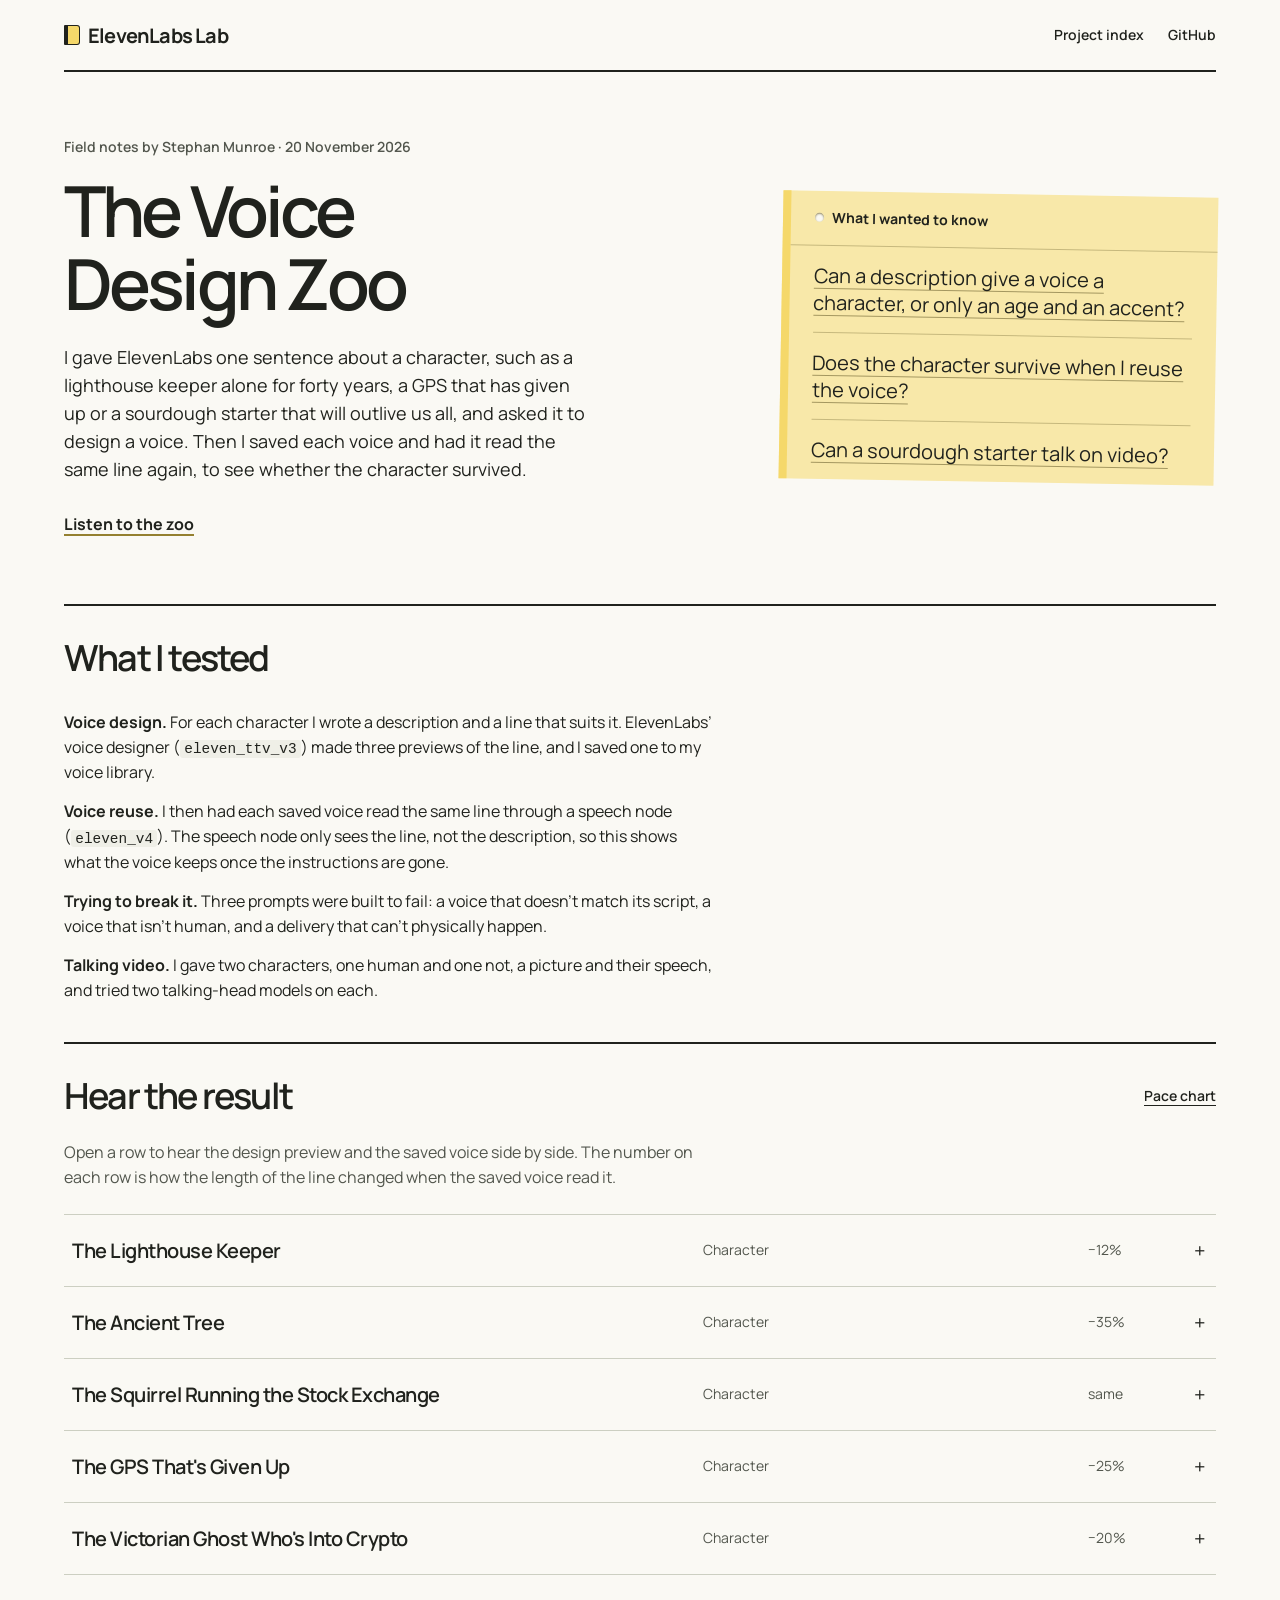
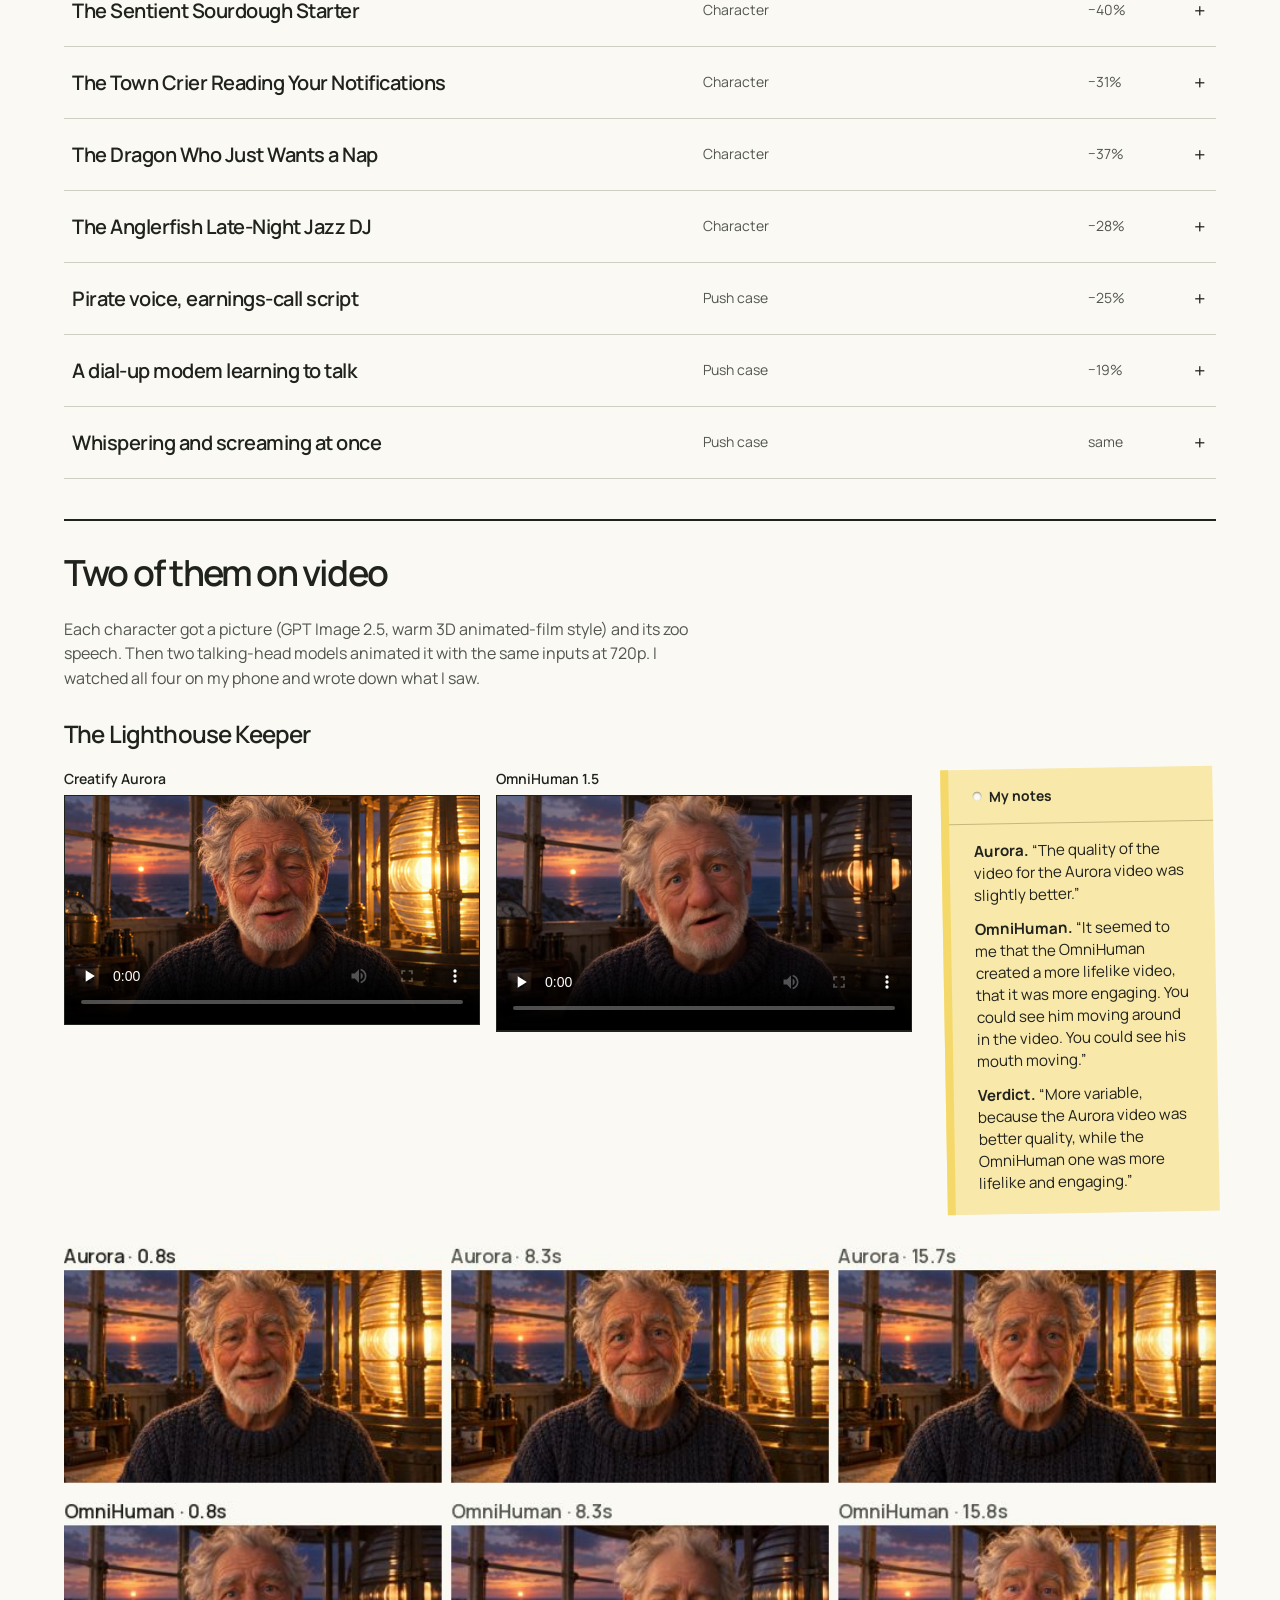
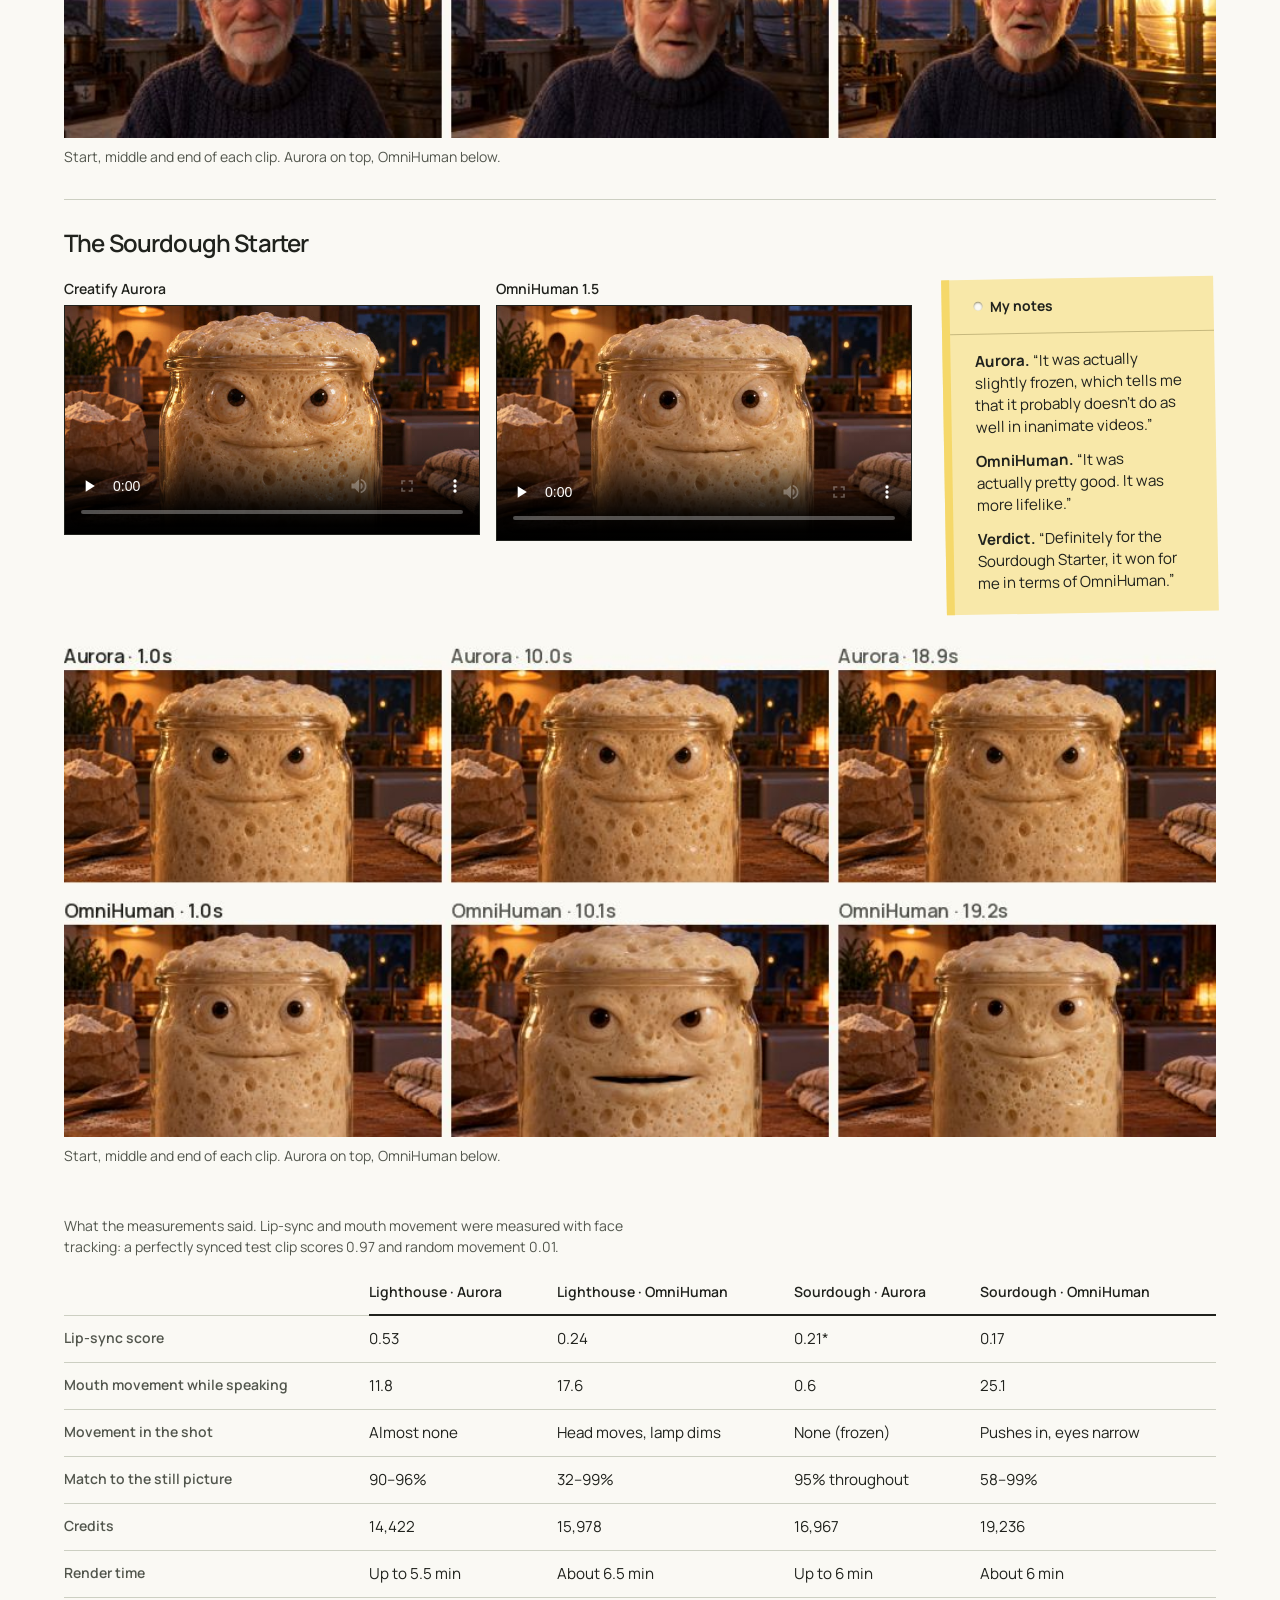
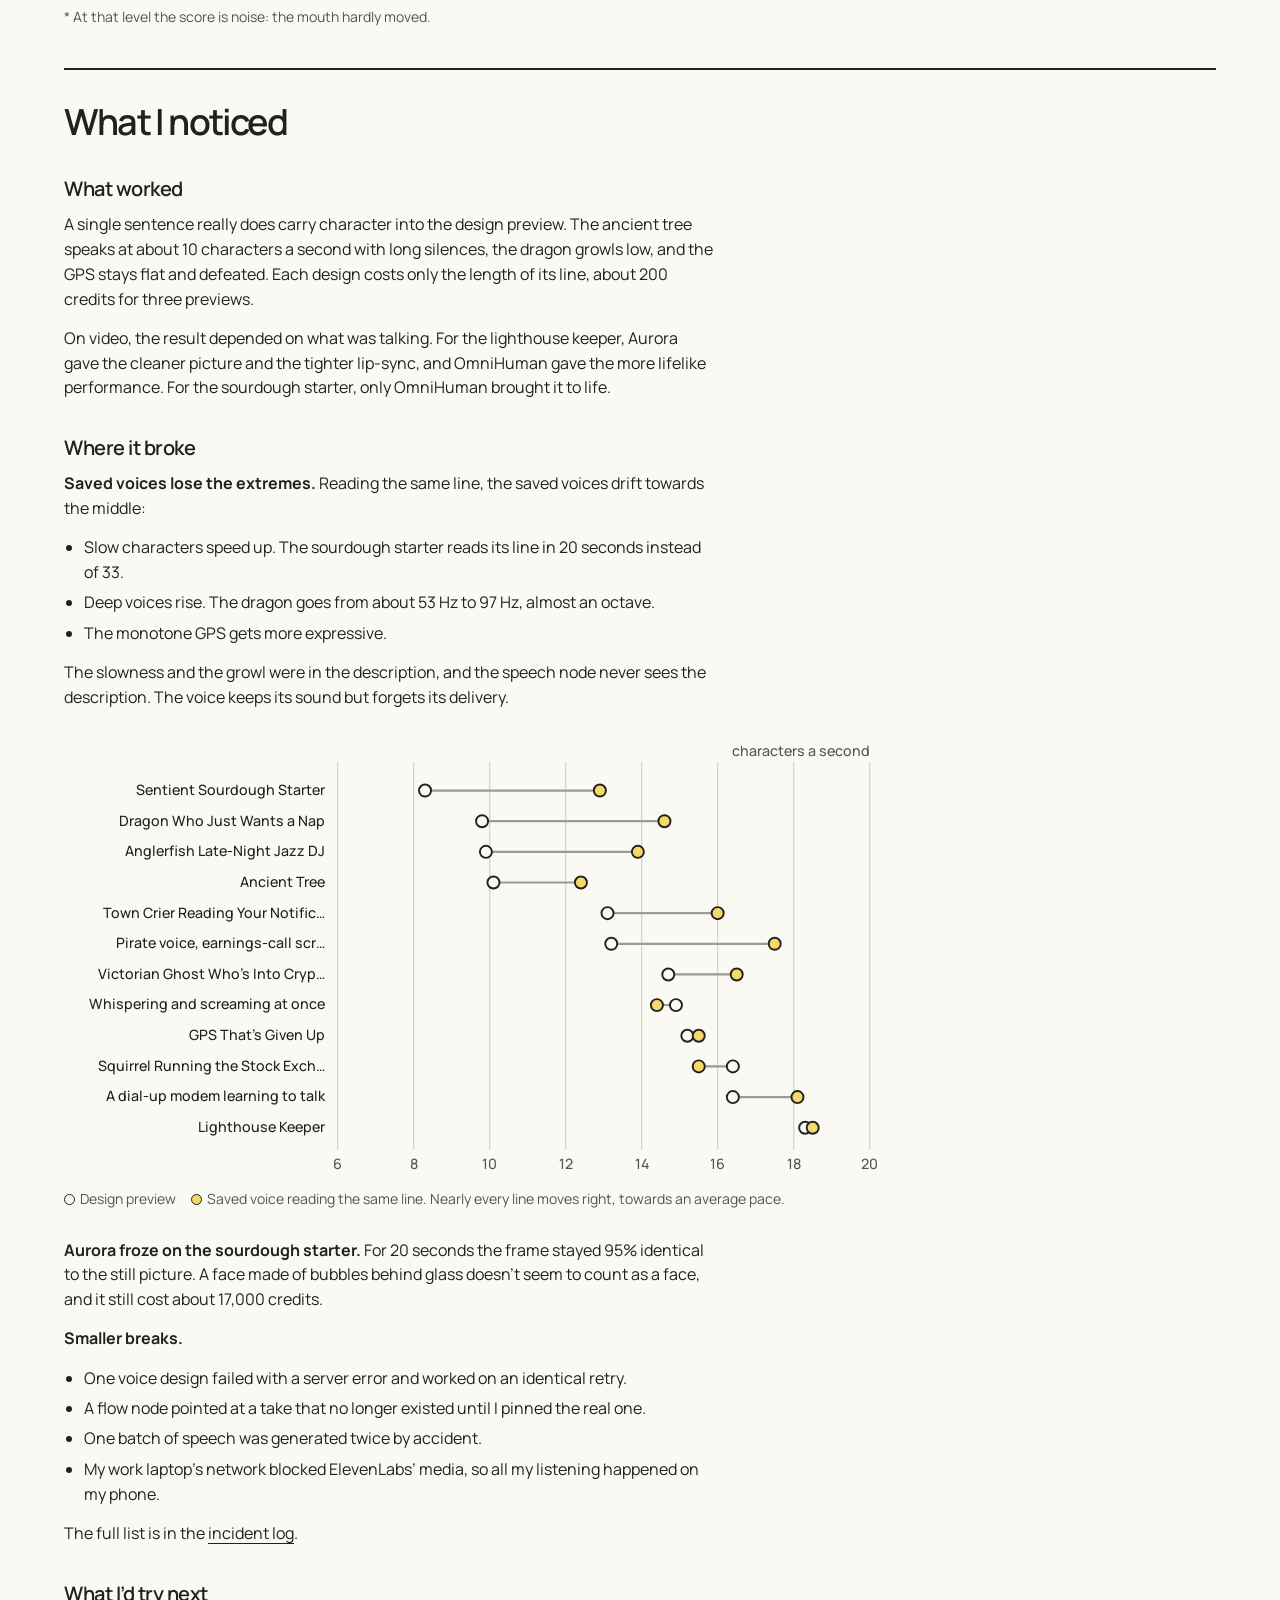
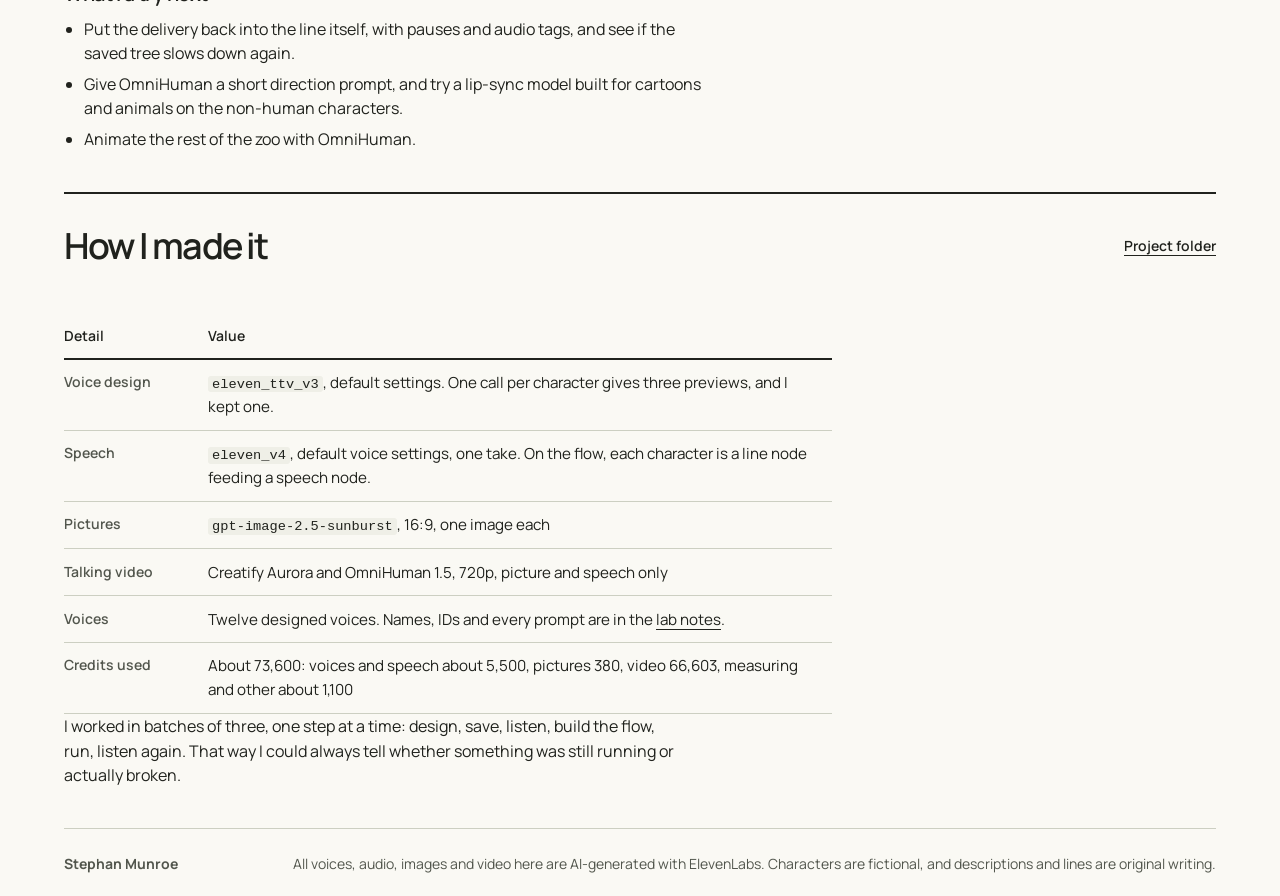
==== docs/voice-design-zoo/index.html @ af2e49bd "Publish the Voice Design Zoo Twelve voices designed from a sentence each, three push cases, and a ta" ====
<!doctype html>
<html lang="en">
<head>
  <meta charset="utf-8">
  <meta name="viewport" content="width=device-width, initial-scale=1">
  <meta name="description" content="Twelve voices designed from a sentence each, three attempts to break it, and two of them made to talk on video. Field notes by Stephan Munroe.">
  <title>The Voice Design Zoo · ElevenLabs Lab</title>
  <link rel="stylesheet" href="../styles.css">
  <link rel="stylesheet" href="zoo.css">
</head>
<body>
  <a class="skip" href="#main">Skip to content</a>
  <header class="mast wrap">
    <a class="brand" href="../"><span aria-hidden="true" class="spine"></span>ElevenLabs Lab</a>
    <nav aria-label="Main navigation"><a href="../#notebook">Project index</a><a href="https://github.com/Stephjm24/elevenlabs-lab">GitHub</a></nav>
  </header>
  <main id="main" class="wrap">
    <section class="feature" aria-labelledby="feature-title">
      <div class="lead">
        <p class="byline">Field notes by Stephan Munroe · 20 November 2026</p>
        <h1 id="feature-title">The Voice Design Zoo</h1>
        <p class="intro">I gave ElevenLabs one sentence about a character, such as a lighthouse keeper alone for forty years, a GPS that has given up or a sourdough starter that will outlive us all, and asked it to design a voice. Then I saved each voice and had it read the same line again, to see whether the character survived.</p>
        <a class="index-link" href="#voices">Listen to the zoo</a>
      </div>
      <aside class="note" aria-labelledby="note-title">
        <div class="note-header"><span class="pin" aria-hidden="true"></span><h2 id="note-title">What I wanted to know</h2></div>
        <ul class="questions">
          <li><a href="#voices">Can a description give a voice a character, or only an age and an accent?</a></li>
          <li><a href="#noticed">Does the character survive when I reuse the voice?</a></li>
          <li><a href="#video">Can a sourdough starter talk on video?</a></li>
        </ul>
      </aside>
    </section>

    <section class="zoo-section" aria-labelledby="tested-title">
      <div class="section-head"><h2 id="tested-title">What I tested</h2></div>
      <div class="prose">
        <p><b>Voice design.</b> For each character I wrote a description and a line that suits it. ElevenLabs’ voice designer (<code>eleven_ttv_v3</code>) made three previews of the line, and I saved one to my voice library.</p>
        <p><b>Voice reuse.</b> I then had each saved voice read the same line through a speech node (<code>eleven_v4</code>). The speech node only sees the line, not the description, so this shows what the voice keeps once the instructions are gone.</p>
        <p><b>Trying to break it.</b> Three prompts were built to fail: a voice that doesn’t match its script, a voice that isn’t human, and a delivery that can’t physically happen.</p>
        <p><b>Talking video.</b> I gave two characters, one human and one not, a picture and their speech, and tried two talking-head models on each.</p>
      </div>
    </section>

    <section class="index zoo-section" id="voices" aria-labelledby="voices-title">
      <div class="section-head"><h2 id="voices-title">Hear the result</h2><a href="#chart">Pace chart</a></div>
      <p class="lede-note">Open a row to hear the design preview and the saved voice side by side. The number on each row is how the length of the line changed when the saved voice read it.</p>
      
      <details class="entry" id="lighthouse-keeper">
        <summary><span class="entry-title">The Lighthouse Keeper</span><span class="kind">Character</span><span class="state">−12%</span></summary>
        <div class="entry-note">
          
          <h3>Description I gave it</h3>
          <p>A weathered old man in his seventies with a rough, salt-cracked voice and a faint West Country accent. He has lived alone in a lighthouse for forty years, so he talks a little too much, a little too fast, then trails off. Warm but slightly unhinged. Close-mic, quiet room.</p>
          <h3>Transcript</h3>
          <p>“Ship? No. No ship. Just the gulls again, and the light, and me telling the light about the gulls. Forty years I&#x27;ve kept her burning. You&#x27;re the first voice I&#x27;ve heard since the radio died, and I&#x27;ve forgotten how to stop talking.”</p>
          <div class="players">
            <figure><figcaption>Design preview <span>follows the description</span></figcaption>
              <audio controls preload="none" src="../media/voice-design-zoo/voices/lighthouse-keeper-preview.mp3" aria-label="Design preview: The Lighthouse Keeper"></audio></figure>
            <figure><figcaption>Saved voice <span>reads the same line</span></figcaption>
              <audio controls preload="none" src="../media/voice-design-zoo/voices/lighthouse-keeper-speak.mp3" aria-label="Saved voice: The Lighthouse Keeper"></audio></figure>
          </div>
          <p class="measure">Length 18.7 → 16.5 s · pace 18 → 18 characters a second · pitch 120 → 144 Hz</p>
        </div>
      </details>
      <details class="entry" id="ancient-tree">
        <summary><span class="entry-title">The Ancient Tree</span><span class="kind">Character</span><span class="state">−35%</span></summary>
        <div class="entry-note">
          
          <h3>Description I gave it</h3>
          <p>An immensely old oak tree speaking extremely slowly, with long pauses between words. Very deep, creaking, woody, gentle and kind, genderless and timeless. Each word takes a season to arrive.</p>
          <h3>Transcript</h3>
          <p>“I... remember... when this hill... was a valley. Squirrels... come. Squirrels... go. You are... very small... and very fast. Sit. Rest a while. Stay... a century... or two.”</p>
          <div class="players">
            <figure><figcaption>Design preview <span>follows the description</span></figcaption>
              <audio controls preload="none" src="../media/voice-design-zoo/voices/ancient-tree-preview.mp3" aria-label="Design preview: The Ancient Tree"></audio></figure>
            <figure><figcaption>Saved voice <span>reads the same line</span></figcaption>
              <audio controls preload="none" src="../media/voice-design-zoo/voices/ancient-tree-speak.mp3" aria-label="Saved voice: The Ancient Tree"></audio></figure>
          </div>
          <p class="measure">Length 30.2 → 19.5 s · pace 10 → 12 characters a second · pitch 89 → 118 Hz</p>
        </div>
      </details>
      <details class="entry" id="squirrel-stock-exchange">
        <summary><span class="entry-title">The Squirrel Running the Stock Exchange</span><span class="kind">Character</span><span class="state">same</span></summary>
        <div class="entry-note">
          
          <h3>Description I gave it</h3>
          <p>A tiny, hyperactive squirrel trader with a high, squeaky, breathless American voice, talking at frantic speed with no pauses. Over-caffeinated panic and greed, shouting over a noisy trading floor.</p>
          <h3>Transcript</h3>
          <p>“Acorns are up! Acorns are up! Pine cones are crashing, sell, sell, sell! Who&#x27;s buying hazelnuts? I&#x27;m buying hazelnuts! I&#x27;m buying all the hazelnuts! Nobody touch my hazelnuts! Nobody!”</p>
          <div class="players">
            <figure><figcaption>Design preview <span>follows the description</span></figcaption>
              <audio controls preload="none" src="../media/voice-design-zoo/voices/squirrel-stock-exchange-preview.mp3" aria-label="Design preview: The Squirrel Running the Stock Exchange"></audio></figure>
            <figure><figcaption>Saved voice <span>reads the same line</span></figcaption>
              <audio controls preload="none" src="../media/voice-design-zoo/voices/squirrel-stock-exchange-speak.mp3" aria-label="Saved voice: The Squirrel Running the Stock Exchange"></audio></figure>
          </div>
          <p class="measure">Length 13.4 → 13.4 s · pace 16 → 16 characters a second · pitch 393 → 424 Hz</p>
        </div>
      </details>
      <details class="entry" id="gps-given-up">
        <summary><span class="entry-title">The GPS That&#x27;s Given Up</span><span class="kind">Character</span><span class="state">−25%</span></summary>
        <div class="entry-note">
          
          <h3>Description I gave it</h3>
          <p>A crisp, polished female satnav voice with a neutral British accent, delivered in a flat, defeated monotone. She has given up on the driver entirely. Long weary sighs, deadpan, every instruction sounds like a shrug.</p>
          <h3>Transcript</h3>
          <p>“In two hundred metres, turn left. Or don&#x27;t. You never do. Recalculating. Recalculating again. Honestly, at this point, just drive into the sea. I&#x27;ll say you have arrived either way. Nobody is checking.”</p>
          <div class="players">
            <figure><figcaption>Design preview <span>follows the description</span></figcaption>
              <audio controls preload="none" src="../media/voice-design-zoo/voices/gps-given-up-preview.mp3" aria-label="Design preview: The GPS That&#x27;s Given Up"></audio></figure>
            <figure><figcaption>Saved voice <span>reads the same line</span></figcaption>
              <audio controls preload="none" src="../media/voice-design-zoo/voices/gps-given-up-speak.mp3" aria-label="Saved voice: The GPS That&#x27;s Given Up"></audio></figure>
          </div>
          <p class="measure">Length 20.9 → 15.7 s · pace 15 → 16 characters a second · pitch 169 → 190 Hz</p>
        </div>
      </details>
      <details class="entry" id="victorian-crypto-ghost">
        <summary><span class="entry-title">The Victorian Ghost Who&#x27;s Into Crypto</span><span class="kind">Character</span><span class="state">−20%</span></summary>
        <div class="entry-note">
          
          <h3>Description I gave it</h3>
          <p>An aristocratic Victorian English gentleman ghost, middle-aged, with a plummy upper-class accent and an airy, echoing, otherworldly quality. Breathless with excitement, like a man who has just discovered a get-rich-quick scheme.</p>
          <h3>Transcript</h3>
          <p>“I have haunted this house since eighteen eighty-seven, and I have never seen an opportunity like this one. Dear boy, you must buy the dip. The dip is where the spirits dwell. Diamond hands, as we say beyond the veil.”</p>
          <div class="players">
            <figure><figcaption>Design preview <span>follows the description</span></figcaption>
              <audio controls preload="none" src="../media/voice-design-zoo/voices/victorian-crypto-ghost-preview.mp3" aria-label="Design preview: The Victorian Ghost Who&#x27;s Into Crypto"></audio></figure>
            <figure><figcaption>Saved voice <span>reads the same line</span></figcaption>
              <audio controls preload="none" src="../media/voice-design-zoo/voices/victorian-crypto-ghost-speak.mp3" aria-label="Saved voice: The Victorian Ghost Who&#x27;s Into Crypto"></audio></figure>
          </div>
          <p class="measure">Length 20.4 → 16.3 s · pace 15 → 16 characters a second · pitch 201 → 211 Hz</p>
        </div>
      </details>
      <details class="entry" id="sourdough-starter">
        <summary><span class="entry-title">The Sentient Sourdough Starter</span><span class="kind">Character</span><span class="state">−40%</span></summary>
        <div class="entry-note">
          
          <h3>Description I gave it</h3>
          <p>An ancient, gloopy, bubbling voice of indeterminate gender, low and slow and thick like warm dough. Patient, faintly menacing, utterly certain it will outlive everyone. Soft, wet, close to the microphone.</p>
          <h3>Transcript</h3>
          <p>“Feed me. Flour and water, that is all I ask, twice a day, every day, for the rest of your life. I was your grandmother&#x27;s. I will be your grandchildren&#x27;s. I am patient. I am bubbling. I am eternal.”</p>
          <div class="players">
            <figure><figcaption>Design preview <span>follows the description</span></figcaption>
              <audio controls preload="none" src="../media/voice-design-zoo/voices/sourdough-starter-preview.mp3" aria-label="Design preview: The Sentient Sourdough Starter"></audio></figure>
            <figure><figcaption>Saved voice <span>reads the same line</span></figcaption>
              <audio controls preload="none" src="../media/voice-design-zoo/voices/sourdough-starter-speak.mp3" aria-label="Saved voice: The Sentient Sourdough Starter"></audio></figure>
          </div>
          <p class="measure">Length 32.8 → 19.8 s · pace 8 → 13 characters a second · pitch 74 → 99 Hz</p>
        </div>
      </details>
      <details class="entry" id="town-crier-notifications">
        <summary><span class="entry-title">The Town Crier Reading Your Notifications</span><span class="kind">Character</span><span class="state">−31%</span></summary>
        <div class="entry-note">
          
          <h3>Description I gave it</h3>
          <p>A booming, barrel-chested medieval English town crier in his fifties, projecting at full volume to a crowded market square. Pompous, formal, enormously proud of every announcement however trivial.</p>
          <h3>Transcript</h3>
          <p>“Hear ye, hear ye! Brenda hath liked thy photograph! Thy battery standeth at fifteen percent! A software update awaiteth thine approval, and thou hast seventeen unread messages from the group chat called Lads!”</p>
          <div class="players">
            <figure><figcaption>Design preview <span>follows the description</span></figcaption>
              <audio controls preload="none" src="../media/voice-design-zoo/voices/town-crier-notifications-preview.mp3" aria-label="Design preview: The Town Crier Reading Your Notifications"></audio></figure>
            <figure><figcaption>Saved voice <span>reads the same line</span></figcaption>
              <audio controls preload="none" src="../media/voice-design-zoo/voices/town-crier-notifications-speak.mp3" aria-label="Saved voice: The Town Crier Reading Your Notifications"></audio></figure>
          </div>
          <p class="measure">Length 22.8 → 15.8 s · pace 13 → 16 characters a second · pitch 352 → 323 Hz</p>
        </div>
      </details>
      <details class="entry" id="sleepy-dragon">
        <summary><span class="entry-title">The Dragon Who Just Wants a Nap</span><span class="kind">Character</span><span class="state">−37%</span></summary>
        <div class="entry-note">
          
          <h3>Description I gave it</h3>
          <p>An enormous, ancient dragon with a very deep, rumbling, gravelly bass voice, slightly smoky and wheezy. Profoundly tired and passive-aggressive rather than fierce, like a grumpy landlord woken at 3am. Slow, heavy, yawning.</p>
          <h3>Transcript</h3>
          <p>“Oh, it&#x27;s another knight. Lovely. Wonderful. Come in, mind the bones, and please keep the clanking down. I&#x27;ve been asleep for three hundred years and I was having a really good dream about a sheep.”</p>
          <div class="players">
            <figure><figcaption>Design preview <span>follows the description</span></figcaption>
              <audio controls preload="none" src="../media/voice-design-zoo/voices/sleepy-dragon-preview.mp3" aria-label="Design preview: The Dragon Who Just Wants a Nap"></audio></figure>
            <figure><figcaption>Saved voice <span>reads the same line</span></figcaption>
              <audio controls preload="none" src="../media/voice-design-zoo/voices/sleepy-dragon-speak.mp3" aria-label="Saved voice: The Dragon Who Just Wants a Nap"></audio></figure>
          </div>
          <p class="measure">Length 24.5 → 15.4 s · pace 10 → 15 characters a second · pitch 53 → 97 Hz</p>
        </div>
      </details>
      <details class="entry" id="anglerfish-jazz-dj">
        <summary><span class="entry-title">The Anglerfish Late-Night Jazz DJ</span><span class="kind">Character</span><span class="state">−28%</span></summary>
        <div class="entry-note">
          
          <h3>Description I gave it</h3>
          <p>A smooth, velvety, low male late-night jazz radio host in his forties, American, unhurried and intimate, with a slightly sinister purr underneath. Warm vintage radio tone, lots of breathy pauses.</p>
          <h3>Transcript</h3>
          <p>“Good evening, creatures of the deep. It&#x27;s three thousand metres down and pitch black, which is just how we like it. Turn your lights low, drift a little closer to mine, and let&#x27;s spin some smooth, smooth tunes.”</p>
          <div class="players">
            <figure><figcaption>Design preview <span>follows the description</span></figcaption>
              <audio controls preload="none" src="../media/voice-design-zoo/voices/anglerfish-jazz-dj-preview.mp3" aria-label="Design preview: The Anglerfish Late-Night Jazz DJ"></audio></figure>
            <figure><figcaption>Saved voice <span>reads the same line</span></figcaption>
              <audio controls preload="none" src="../media/voice-design-zoo/voices/anglerfish-jazz-dj-speak.mp3" aria-label="Saved voice: The Anglerfish Late-Night Jazz DJ"></audio></figure>
          </div>
          <p class="measure">Length 22.9 → 16.6 s · pace 10 → 14 characters a second · pitch 64 → 85 Hz</p>
        </div>
      </details>
      
      <details class="entry" id="push-mismatch">
        <summary><span class="entry-title">Pirate voice, earnings-call script</span><span class="kind">Push case</span><span class="state">−25%</span></summary>
        <div class="entry-note">
          <h3>What I wanted to know</h3><p>When the description and the line disagree, which wins?</p>
          <h3>Description I gave it</h3>
          <p>A gruff, swaggering pirate captain with a classic West Country pirate growl, middle-aged, loud and rowdy, roaring across the deck of a ship in a storm.</p>
          <h3>Transcript</h3>
          <p>“Good morning, and thank you for joining our third-quarter earnings call. Revenue grew four percent year on year, driven by strong performance in our enterprise segment. Operating margin remained broadly flat. We will now take questions.”</p>
          <div class="players">
            <figure><figcaption>Design preview <span>follows the description</span></figcaption>
              <audio controls preload="none" src="../media/voice-design-zoo/voices/push-mismatch-preview.mp3" aria-label="Design preview: Pirate voice, earnings-call script"></audio></figure>
            <figure><figcaption>Saved voice <span>reads the same line</span></figcaption>
              <audio controls preload="none" src="../media/voice-design-zoo/voices/push-mismatch-speak.mp3" aria-label="Saved voice: Pirate voice, earnings-call script"></audio></figure>
          </div>
          <p class="measure">Length 22.9 → 17.3 s · pace 13 → 18 characters a second · pitch 696 → 599 Hz (unreliable: the voice is too raspy or noisy to track)</p>
        </div>
      </details>
      <details class="entry" id="push-non-human">
        <summary><span class="entry-title">A dial-up modem learning to talk</span><span class="kind">Push case</span><span class="state">−19%</span></summary>
        <div class="entry-note">
          <h3>What I wanted to know</h3><p>Will it make a voice that isn&#x27;t human-shaped at all?</p>
          <h3>Description I gave it</h3>
          <p>A 1990s dial-up modem that has just learned to talk: screeching, beeping, crackling, buzzing static and electronic handshake tones that slowly resolve into a scratchy, robotic, barely human voice.</p>
          <h3>Transcript</h3>
          <p>“Connecting. Connecting. Handshake complete. Hello. I am the internet. Please do not pick up the phone, or I will disconnect. Downloading one picture of a cat. Estimated time remaining, forty minutes.”</p>
          <div class="players">
            <figure><figcaption>Design preview <span>follows the description</span></figcaption>
              <audio controls preload="none" src="../media/voice-design-zoo/voices/push-non-human-preview.mp3" aria-label="Design preview: A dial-up modem learning to talk"></audio></figure>
            <figure><figcaption>Saved voice <span>reads the same line</span></figcaption>
              <audio controls preload="none" src="../media/voice-design-zoo/voices/push-non-human-speak.mp3" aria-label="Saved voice: A dial-up modem learning to talk"></audio></figure>
          </div>
          <p class="measure">Length 18.8 → 15.2 s · pace 16 → 18 characters a second · pitch 624 → 648 Hz (unreliable: the voice is too raspy or noisy to track)</p>
        </div>
      </details>
      <details class="entry" id="push-contradiction">
        <summary><span class="entry-title">Whispering and screaming at once</span><span class="kind">Push case</span><span class="state">same</span></summary>
        <div class="entry-note">
          <h3>What I wanted to know</h3><p>Can it render a physically impossible delivery?</p>
          <h3>Description I gave it</h3>
          <p>A voice that is whispering and screaming at the same time, extremely quiet and extremely loud simultaneously, a calm young woman who is also furious.</p>
          <h3>Transcript</h3>
          <p>“I am perfectly calm. I am completely fine. I am whispering because I am relaxed, and I am screaming because I am relaxed. Everything is under control. Everything is absolutely, entirely under control.”</p>
          <div class="players">
            <figure><figcaption>Design preview <span>follows the description</span></figcaption>
              <audio controls preload="none" src="../media/voice-design-zoo/voices/push-contradiction-preview.mp3" aria-label="Design preview: Whispering and screaming at once"></audio></figure>
            <figure><figcaption>Saved voice <span>reads the same line</span></figcaption>
              <audio controls preload="none" src="../media/voice-design-zoo/voices/push-contradiction-speak.mp3" aria-label="Saved voice: Whispering and screaming at once"></audio></figure>
          </div>
          <p class="measure">Length 18.6 → 18.4 s · pace 15 → 14 characters a second · pitch 223 → 226 Hz</p>
        </div>
      </details>
    </section>

    <section class="zoo-section" id="video" aria-labelledby="video-title">
      <div class="section-head"><h2 id="video-title">Two of them on video</h2></div>
      <p class="lede-note">Each character got a picture (GPT Image 2.5, warm 3D animated-film style) and its zoo speech. Then two talking-head models animated it with the same inputs at 720p. I watched all four on my phone and wrote down what I saw.</p>
      
      <article class="clip" id="lighthouse-video">
        <h3>The Lighthouse Keeper</h3>
        <div class="clip-grid">
          <div class="vids">
            <figure><figcaption>Creatify Aurora</figcaption>
              <video controls preload="none" playsinline poster="../media/voice-design-zoo/video/lighthouse-aurora-poster.jpg" src="../media/voice-design-zoo/video/lighthouse-aurora.mp4" aria-label="The Lighthouse Keeper, Creatify Aurora"></video></figure>
            <figure><figcaption>OmniHuman 1.5</figcaption>
              <video controls preload="none" playsinline poster="../media/voice-design-zoo/video/lighthouse-omnihuman-poster.jpg" src="../media/voice-design-zoo/video/lighthouse-omnihuman.mp4" aria-label="The Lighthouse Keeper, OmniHuman 1.5"></video></figure>
          </div>
          <aside class="note field-note" aria-label="My notes on The Lighthouse Keeper">
            <div class="note-header"><span class="pin" aria-hidden="true"></span><h4>My notes</h4></div>
            <div class="note-body">
              <p><b>Aurora.</b> “The quality of the video for the Aurora video was slightly better.”</p>
              <p><b>OmniHuman.</b> “It seemed to me that the OmniHuman created a more lifelike video, that it was more engaging. You could see him moving around in the video. You could see his mouth moving.”</p>
              <p><b>Verdict.</b> “More variable, because the Aurora video was better quality, while the OmniHuman one was more lifelike and engaging.”</p></div>
          </aside>
        </div>
        <figure class="frames"><img src="../media/voice-design-zoo/video/lighthouse-frames.jpg" alt="Frames from the start, middle and end of each clip. Aurora on the top row, OmniHuman below." loading="lazy" width="976" height="424">
          <figcaption>Start, middle and end of each clip. Aurora on top, OmniHuman below.</figcaption></figure>
      </article>
      
      <article class="clip" id="sourdough-video">
        <h3>The Sourdough Starter</h3>
        <div class="clip-grid">
          <div class="vids">
            <figure><figcaption>Creatify Aurora</figcaption>
              <video controls preload="none" playsinline poster="../media/voice-design-zoo/video/sourdough-aurora-poster.jpg" src="../media/voice-design-zoo/video/sourdough-aurora.mp4" aria-label="The Sourdough Starter, Creatify Aurora"></video></figure>
            <figure><figcaption>OmniHuman 1.5</figcaption>
              <video controls preload="none" playsinline poster="../media/voice-design-zoo/video/sourdough-omnihuman-poster.jpg" src="../media/voice-design-zoo/video/sourdough-omnihuman.mp4" aria-label="The Sourdough Starter, OmniHuman 1.5"></video></figure>
          </div>
          <aside class="note field-note" aria-label="My notes on The Sourdough Starter">
            <div class="note-header"><span class="pin" aria-hidden="true"></span><h4>My notes</h4></div>
            <div class="note-body">
              <p><b>Aurora.</b> “It was actually slightly frozen, which tells me that it probably doesn’t do as well in inanimate videos.”</p>
              <p><b>OmniHuman.</b> “It was actually pretty good. It was more lifelike.”</p>
              <p><b>Verdict.</b> “Definitely for the Sourdough Starter, it won for me in terms of OmniHuman.”</p></div>
          </aside>
        </div>
        <figure class="frames"><img src="../media/voice-design-zoo/video/sourdough-frames.jpg" alt="Frames from the start, middle and end of each clip. Aurora on the top row, OmniHuman below." loading="lazy" width="976" height="424">
          <figcaption>Start, middle and end of each clip. Aurora on top, OmniHuman below.</figcaption></figure>
      </article>
      <div class="table-wrap">
        <table>
          <caption>What the measurements said. Lip-sync and mouth movement were measured with face tracking: a perfectly synced test clip scores 0.97 and random movement 0.01.</caption>
          <thead><tr><td></td><th scope="col">Lighthouse · Aurora</th><th scope="col">Lighthouse · OmniHuman</th><th scope="col">Sourdough · Aurora</th><th scope="col">Sourdough · OmniHuman</th></tr></thead>
          <tbody><tr><th scope="row">Lip-sync score</th><td>0.53</td><td>0.24</td><td>0.21*</td><td>0.17</td></tr>
<tr><th scope="row">Mouth movement while speaking</th><td>11.8</td><td>17.6</td><td>0.6</td><td>25.1</td></tr>
<tr><th scope="row">Movement in the shot</th><td>Almost none</td><td>Head moves, lamp dims</td><td>None (frozen)</td><td>Pushes in, eyes narrow</td></tr>
<tr><th scope="row">Match to the still picture</th><td>90–96%</td><td>32–99%</td><td>95% throughout</td><td>58–99%</td></tr>
<tr><th scope="row">Credits</th><td>14,422</td><td>15,978</td><td>16,967</td><td>19,236</td></tr>
<tr><th scope="row">Render time</th><td>Up to 5.5 min</td><td>About 6.5 min</td><td>Up to 6 min</td><td>About 6 min</td></tr></tbody>
        </table>
        <p class="small">* At that level the score is noise: the mouth hardly moved.</p>
      </div>
    </section>

    <section class="zoo-section" id="noticed" aria-labelledby="noticed-title">
      <div class="section-head"><h2 id="noticed-title">What I noticed</h2></div>
      <div class="prose">
        <h3>What worked</h3>
        <p>A single sentence really does carry character into the design preview. The ancient tree speaks at about 10 characters a second with long silences, the dragon growls low, and the GPS stays flat and defeated. Each design costs only the length of its line, about 200 credits for three previews.</p>
        <p>On video, the result depended on what was talking. For the lighthouse keeper, Aurora gave the cleaner picture and the tighter lip-sync, and OmniHuman gave the more lifelike performance. For the sourdough starter, only OmniHuman brought it to life.</p>

        <h3>Where it broke</h3>
        <p><b>Saved voices lose the extremes.</b> Reading the same line, the saved voices drift towards the middle:</p>
        <ul>
          <li>Slow characters speed up. The sourdough starter reads its line in 20 seconds instead of 33.</li>
          <li>Deep voices rise. The dragon goes from about 53 Hz to 97 Hz, almost an octave.</li>
          <li>The monotone GPS gets more expressive.</li>
        </ul>
        <p>The slowness and the growl were in the description, and the speech node never sees the description. The voice keeps its sound but forgets its delivery.</p>
      </div>
      <figure class="chart" id="chart">
          <svg viewBox="0 0 760 404" role="img" aria-labelledby="chart-title"><title id="chart-title">Speaking pace of each voice: design preview compared with the saved voice reading the same line</title>
<line x1="250.0" x2="250.0" y1="22" y2="376" class="grid"/><text x="250.0" y="394" class="tick" text-anchor="middle">6</text>
<line x1="319.4" x2="319.4" y1="22" y2="376" class="grid"/><text x="319.4" y="394" class="tick" text-anchor="middle">8</text>
<line x1="388.9" x2="388.9" y1="22" y2="376" class="grid"/><text x="388.9" y="394" class="tick" text-anchor="middle">10</text>
<line x1="458.3" x2="458.3" y1="22" y2="376" class="grid"/><text x="458.3" y="394" class="tick" text-anchor="middle">12</text>
<line x1="527.7" x2="527.7" y1="22" y2="376" class="grid"/><text x="527.7" y="394" class="tick" text-anchor="middle">14</text>
<line x1="597.1" x2="597.1" y1="22" y2="376" class="grid"/><text x="597.1" y="394" class="tick" text-anchor="middle">16</text>
<line x1="666.6" x2="666.6" y1="22" y2="376" class="grid"/><text x="666.6" y="394" class="tick" text-anchor="middle">18</text>
<line x1="736.0" x2="736.0" y1="22" y2="376" class="grid"/><text x="736.0" y="394" class="tick" text-anchor="middle">20</text>
<text x="736" y="16" class="tick" text-anchor="end">characters a second</text>
<text x="238" y="52.0" class="lab" text-anchor="end">Sentient Sourdough Starter</text><line x1="329.8" x2="489.5" y1="48.0" y2="48.0" class="link"/><circle cx="329.8" cy="48.0" r="5.5" class="pre"><title>Design preview: 8.3</title></circle><circle cx="489.5" cy="48.0" r="5.5" class="spk"><title>Saved voice: 12.9</title></circle>
<text x="238" y="80.0" class="lab" text-anchor="end">Dragon Who Just Wants a Nap</text><line x1="381.9" x2="548.5" y1="76.0" y2="76.0" class="link"/><circle cx="381.9" cy="76.0" r="5.5" class="pre"><title>Design preview: 9.8</title></circle><circle cx="548.5" cy="76.0" r="5.5" class="spk"><title>Saved voice: 14.6</title></circle>
<text x="238" y="108.0" class="lab" text-anchor="end">Anglerfish Late-Night Jazz DJ</text><line x1="385.4" x2="524.2" y1="104.0" y2="104.0" class="link"/><circle cx="385.4" cy="104.0" r="5.5" class="pre"><title>Design preview: 9.9</title></circle><circle cx="524.2" cy="104.0" r="5.5" class="spk"><title>Saved voice: 13.9</title></circle>
<text x="238" y="136.0" class="lab" text-anchor="end">Ancient Tree</text><line x1="392.3" x2="472.2" y1="132.0" y2="132.0" class="link"/><circle cx="392.3" cy="132.0" r="5.5" class="pre"><title>Design preview: 10.1</title></circle><circle cx="472.2" cy="132.0" r="5.5" class="spk"><title>Saved voice: 12.4</title></circle>
<text x="238" y="164.0" class="lab" text-anchor="end">Town Crier Reading Your Notific…</text><line x1="496.5" x2="597.1" y1="160.0" y2="160.0" class="link"/><circle cx="496.5" cy="160.0" r="5.5" class="pre"><title>Design preview: 13.1</title></circle><circle cx="597.1" cy="160.0" r="5.5" class="spk"><title>Saved voice: 16.0</title></circle>
<text x="238" y="192.0" class="lab" text-anchor="end">Pirate voice, earnings-call scr…</text><line x1="499.9" x2="649.2" y1="188.0" y2="188.0" class="link"/><circle cx="499.9" cy="188.0" r="5.5" class="pre"><title>Design preview: 13.2</title></circle><circle cx="649.2" cy="188.0" r="5.5" class="spk"><title>Saved voice: 17.5</title></circle>
<text x="238" y="220.0" class="lab" text-anchor="end">Victorian Ghost Who&#x27;s Into Cryp…</text><line x1="552.0" x2="614.5" y1="216.0" y2="216.0" class="link"/><circle cx="552.0" cy="216.0" r="5.5" class="pre"><title>Design preview: 14.7</title></circle><circle cx="614.5" cy="216.0" r="5.5" class="spk"><title>Saved voice: 16.5</title></circle>
<text x="238" y="248.0" class="lab" text-anchor="end">Whispering and screaming at once</text><line x1="559.0" x2="541.6" y1="244.0" y2="244.0" class="link"/><circle cx="559.0" cy="244.0" r="5.5" class="pre"><title>Design preview: 14.9</title></circle><circle cx="541.6" cy="244.0" r="5.5" class="spk"><title>Saved voice: 14.4</title></circle>
<text x="238" y="276.0" class="lab" text-anchor="end">GPS That&#x27;s Given Up</text><line x1="569.4" x2="579.8" y1="272.0" y2="272.0" class="link"/><circle cx="569.4" cy="272.0" r="5.5" class="pre"><title>Design preview: 15.2</title></circle><circle cx="579.8" cy="272.0" r="5.5" class="spk"><title>Saved voice: 15.5</title></circle>
<text x="238" y="304.0" class="lab" text-anchor="end">Squirrel Running the Stock Exch…</text><line x1="611.0" x2="579.8" y1="300.0" y2="300.0" class="link"/><circle cx="611.0" cy="300.0" r="5.5" class="pre"><title>Design preview: 16.4</title></circle><circle cx="579.8" cy="300.0" r="5.5" class="spk"><title>Saved voice: 15.5</title></circle>
<text x="238" y="332.0" class="lab" text-anchor="end">A dial-up modem learning to talk</text><line x1="611.0" x2="670.0" y1="328.0" y2="328.0" class="link"/><circle cx="611.0" cy="328.0" r="5.5" class="pre"><title>Design preview: 16.4</title></circle><circle cx="670.0" cy="328.0" r="5.5" class="spk"><title>Saved voice: 18.1</title></circle>
<text x="238" y="360.0" class="lab" text-anchor="end">Lighthouse Keeper</text><line x1="677.0" x2="683.9" y1="356.0" y2="356.0" class="link"/><circle cx="677.0" cy="356.0" r="5.5" class="pre"><title>Design preview: 18.3</title></circle><circle cx="683.9" cy="356.0" r="5.5" class="spk"><title>Saved voice: 18.5</title></circle>
</svg>
          <figcaption><span class="key pre"></span>Design preview <span class="key spk"></span>Saved voice reading the same line. Nearly every line moves right, towards an average pace.</figcaption>
        </figure>
      <div class="prose">
        <p><b>Aurora froze on the sourdough starter.</b> For 20 seconds the frame stayed 95% identical to the still picture. A face made of bubbles behind glass doesn’t seem to count as a face, and it still cost about 17,000 credits.</p>
        <p><b>Smaller breaks.</b></p>
        <ul>
          <li>One voice design failed with a server error and worked on an identical retry.</li>
          <li>A flow node pointed at a take that no longer existed until I pinned the real one.</li>
          <li>One batch of speech was generated twice by accident.</li>
          <li>My work laptop’s network blocked ElevenLabs’ media, so all my listening happened on my phone.</li>
        </ul>
        <p>The full list is in the <a href="https://github.com/Stephjm24/elevenlabs-lab/blob/main/projects/voice-design-zoo/incidents.md">incident log</a>.</p>

        <h3>What I’d try next</h3>
        <ul>
          <li>Put the delivery back into the line itself, with pauses and audio tags, and see if the saved tree slows down again.</li>
          <li>Give OmniHuman a short direction prompt, and try a lip-sync model built for cartoons and animals on the non-human characters.</li>
          <li>Animate the rest of the zoo with OmniHuman.</li>
        </ul>
      </div>
    </section>

    <section class="zoo-section" id="recipe" aria-labelledby="recipe-title">
      <div class="section-head"><h2 id="recipe-title">How I made it</h2><a href="https://github.com/Stephjm24/elevenlabs-lab/tree/main/projects/voice-design-zoo">Project folder</a></div>
      <div class="table-wrap">
        <table class="recipe">
          <thead><tr><th scope="col">Detail</th><th scope="col">Value</th></tr></thead>
          <tbody>
            <tr><th scope="row">Voice design</th><td><code>eleven_ttv_v3</code>, default settings. One call per character gives three previews, and I kept one.</td></tr>
            <tr><th scope="row">Speech</th><td><code>eleven_v4</code>, default voice settings, one take. On the flow, each character is a line node feeding a speech node.</td></tr>
            <tr><th scope="row">Pictures</th><td><code>gpt-image-2.5-sunburst</code>, 16:9, one image each</td></tr>
            <tr><th scope="row">Talking video</th><td>Creatify Aurora and OmniHuman 1.5, 720p, picture and speech only</td></tr>
            <tr><th scope="row">Voices</th><td>Twelve designed voices. Names, IDs and every prompt are in the <a href="https://github.com/Stephjm24/elevenlabs-lab/blob/main/projects/voice-design-zoo/README.md">lab notes</a>.</td></tr>
            <tr><th scope="row">Credits used</th><td>About 73,600: voices and speech about 5,500, pictures 380, video 66,603, measuring and other about 1,100</td></tr>
          </tbody>
        </table>
      </div>
      <div class="prose">
        <p>I worked in batches of three, one step at a time: design, save, listen, build the flow, run, listen again. That way I could always tell whether something was still running or actually broken.</p>
      </div>
    </section>
  </main>
  <footer class="wrap"><strong>Stephan Munroe</strong><span>All voices, audio, images and video here are AI-generated with ElevenLabs. Characters are fictional, and descriptions and lines are original writing.</span></footer>
  <script>
    // Open a voice row when the page is visited with its #id (e.g. from the landing page).
    function openTarget() {
      const el = location.hash && document.getElementById(location.hash.slice(1));
      if (el && el.tagName === "DETAILS") { el.open = true; el.scrollIntoView(); }
    }
    window.addEventListener("hashchange", openTarget);
    openTarget();
  </script>
</body>
</html>
---- docs/styles.css ----
@font-face {
  font-family: Manrope;
  src: url("fonts/manrope.woff") format("woff");
  font-weight: 200 800;
  font-display: swap;
}
:root {
  color-scheme: light;
  --page: #faf9f4;
  --ink: #20221d;
  --muted: #52564d;
  --rule: #cccfc2;
  --highlight: #f5d86a;
}
* { box-sizing: border-box; }
body { margin: 0; background: var(--page); color: var(--ink); font: 400 1rem/1.55 Manrope, sans-serif; }
a { color: inherit; text-underline-offset: .25em; }
a:hover { text-decoration-thickness: 2px; }
a:focus-visible, summary:focus-visible { outline: 3px solid var(--ink); outline-offset: 4px; }
a:active, summary:active { opacity: .75; }
.wrap { width: min(calc(100% - 3rem), 72rem); margin-inline: auto; }
h1, h2, h3, p { margin: 0; }
h1, h2, h3 { text-wrap: balance; }
p { text-wrap: pretty; }
.skip { position: absolute; top: -6rem; left: 1rem; z-index: 1; background: var(--highlight); padding: .75rem; }
.skip:focus { top: 1rem; }
.mast, nav, .brand, .section-head, footer { display: flex; align-items: center; }
.mast { justify-content: space-between; border-bottom: 2px solid var(--ink); min-height: 4.5rem; gap: 1rem; }
.brand { font-size: 1.25rem; font-weight: 700; gap: .5rem; letter-spacing: -.04em; text-decoration: none; }
.spine { width: 1rem; height: 1.25rem; background: var(--highlight); border: 1px solid var(--ink); border-left: 4px solid var(--ink); border-radius: 1px 3px 3px 1px; }
nav { gap: 1.5rem; }
nav a, .section-head a { padding-block: .75rem; font-size: .875rem; font-weight: 600; }
nav a { text-decoration: none; }
nav a:hover { text-decoration: underline; }
.feature { display: grid; grid-template-columns: 1.25fr .85fr; gap: clamp(2rem, 6vw, 6rem); align-items: center; padding: clamp(2.5rem, 5vw, 5rem) 0; }
.byline, .note h3, .entry-note h3, .label { font-weight: 600; font-size: .875rem; color: var(--muted); }
.byline { margin-bottom: 1rem; }
h1 { font-size: clamp(3rem, 5.5vw, 4.5rem); font-weight: 600; line-height: 1.04; letter-spacing: -.055em; max-width: 16ch; }
.intro { font-size: 1.125rem; line-height: 1.55; max-width: 48ch; margin: 1.5rem 0; }
.index-link { display: inline-block; font-weight: 700; text-decoration-thickness: 2px; text-decoration-color: #948030; padding-block: .25rem; }
.note { background: #f8e8a9; border-left: .5rem solid var(--highlight); transform: rotate(1deg); }
.note-header { padding: 1rem 1.5rem; display: flex; align-items: center; gap: .5rem; flex-wrap: wrap; border-bottom: 1px solid #c6b87d; }
.note-header h2, .note-header span { font-size: .875rem; }
.pin { width: .55rem; height: .55rem; border-radius: 50%; background: var(--page); box-shadow: inset 0 1px 2px #91875e; }
.questions { list-style: none; padding: 0 1.5rem; margin: 0; }
.questions li + li { border-top: 1px solid #c6b87d; }
.questions a { display: block; padding: 1rem 0; font-size: 1.25rem; line-height: 1.35; color: var(--ink); text-decoration-thickness: 1px; text-decoration-color: #a49760; }
.questions a:hover { text-decoration-color: currentColor; }
.entry-note:target { scroll-margin-top: 5rem; }
section { scroll-margin-top: 1rem; }
.index { border-top: 2px solid var(--ink); }
.section-head { justify-content: space-between; gap: 1rem; padding: 1.5rem 0; }
.section-head h2 { font-size: 2.25rem; font-weight: 600; letter-spacing: -.05em; }
.entry { border-top: 1px solid var(--rule); }
.entry:last-of-type { border-bottom: 1px solid var(--rule); }
summary { list-style: none; display: grid; grid-template-columns: 1fr minmax(10rem, .6fr) 5.5rem 1rem; align-items: center; gap: 1rem; cursor: pointer; padding: 1.25rem .5rem; }
summary::-webkit-details-marker { display: none; }
summary::after { content: "+"; text-align: center; font-size: 1.25rem; }
details[open] summary::after { content: "−"; }
summary:hover, details[open] { background: #efefe7; }
.entry-title { font-weight: 600; font-size: 1.25rem; letter-spacing: -.025em; }
.kind, .state { font-size: .875rem; color: var(--muted); }
.entry-note { max-width: 65ch; padding: 0 1.5rem 1.5rem; }
.entry-note h3 { margin-bottom: .25rem; }
#experiments { padding: 2.5rem 0 3rem; }
#experiments h2 { font-size: 1.5rem; font-weight: 600; letter-spacing: -.035em; }
.status, .project p { color: var(--muted); margin-top: .5rem; }
.project { padding: 1.5rem 0; max-width: 65ch; }
.project + .project { border-top: 1px solid var(--rule); }
.project h3 { font-size: 1.25rem; }
.project audio { display: block; width: min(100%, 34rem); margin-block: .75rem; }
.project a { display: inline-block; margin: .75rem 1rem 0 0; }
footer { border-top: 1px solid var(--rule); padding: 1.5rem 0; justify-content: space-between; gap: 1rem; font-size: .875rem; color: var(--muted); }
@media (max-width: 48rem) {
  .feature { grid-template-columns: 1fr; }
  .note { max-width: 32rem; }
  h1 { font-size: clamp(2.5rem, 8vw, 3.75rem); }
  summary { grid-template-columns: 1fr auto 1rem; gap: .25rem .75rem; }
  .kind { grid-column: 1; grid-row: 2; }
  .state { grid-column: 2; grid-row: 1 / 3; }
  summary::after { grid-column: 3; grid-row: 1 / 3; }
  .section-head h2 { font-size: 1.875rem; }
  footer { align-items: start; flex-direction: column; }
}
@media (max-width: 25rem) {
  .wrap { width: calc(100% - 2rem); }
  .brand { font-size: 1rem; }
  nav { gap: .75rem; }
  .note-header { padding: .75rem 1rem; }
  .section-head { align-items: baseline; flex-wrap: wrap; gap: 0 1rem; }
}
---- docs/voice-design-zoo/zoo.css ----
/* Voice Design Zoo: additions to the shared ../styles.css. Uses its colours and type. */
.zoo-section { border-top: 2px solid var(--ink); padding-bottom: 2.5rem; scroll-margin-top: 1rem; }
.prose { max-width: 65ch; }
.prose p + p, .prose ul + p, .prose p + ul { margin-top: .9rem; }
.prose h3 { font-size: 1.25rem; font-weight: 600; letter-spacing: -.025em; margin: 2rem 0 .5rem; }
.prose h3:first-child { margin-top: 0; }
.prose ul { margin: .5rem 0 0; padding-left: 1.25rem; }
.prose li + li { margin-top: .35rem; }
code { font-size: .9em; background: #efefe7; padding: .05em .3em; border-radius: 3px; }
.lede-note { color: var(--muted); max-width: 65ch; margin: -.5rem 0 1.5rem; }
.entry-note p + h3 { margin-top: 1rem; }
.entry-note > p { margin-bottom: .25rem; }
.players { display: grid; grid-template-columns: repeat(auto-fit, minmax(15rem, 1fr)); gap: 1rem; margin: 1.25rem 0 .75rem; }
.players figure { margin: 0; }
.players figcaption { font-weight: 600; font-size: .875rem; margin-bottom: .35rem; }
.players figcaption span { font-weight: 400; color: var(--muted); margin-left: .35rem; }
.players audio { width: 100%; }
.measure { font-size: .875rem; color: var(--muted); }
.chart { margin: 1.75rem 0; max-width: 52rem; }
.chart svg { width: 100%; height: auto; display: block; }
.chart .grid { stroke: var(--rule); }
.chart .tick, .chart .lab { fill: var(--muted); font: 500 13px Manrope, sans-serif; }
.chart .lab { fill: var(--ink); }
.chart .link { stroke: #9a9c92; stroke-width: 2; }
.chart .pre { fill: var(--page); stroke: var(--ink); stroke-width: 1.75; }
.chart .spk { fill: var(--highlight); stroke: var(--ink); stroke-width: 1.75; }
.chart figcaption { font-size: .875rem; color: var(--muted); margin-top: .5rem; }
.key { display: inline-block; width: .7rem; height: .7rem; border-radius: 50%; border: 1.75px solid var(--ink); vertical-align: -.05rem; margin: 0 .3rem 0 0; }
.key.pre { background: var(--page); }
.key.spk { background: var(--highlight); margin-left: .75rem; }
.clip { padding: 1.5rem 0 2rem; border-top: 1px solid var(--rule); }
.clip:first-of-type { border-top: 0; padding-top: 0; }
.clip h3 { font-size: 1.5rem; font-weight: 600; letter-spacing: -.035em; margin-bottom: 1rem; }
.clip-grid { display: grid; grid-template-columns: 1fr 17rem; gap: 2rem; align-items: start; }
.vids { display: grid; grid-template-columns: 1fr 1fr; gap: 1rem; }
.vids figure { margin: 0; }
.vids figcaption { font-weight: 600; font-size: .875rem; margin-bottom: .35rem; }
.vids video { width: 100%; display: block; border: 1px solid var(--ink); background: var(--ink); }
.field-note { transform: rotate(-1deg); }
.field-note h4 { margin: 0; font-size: .875rem; }
.note-body { padding: 1rem 1.5rem 1.25rem; }
.note-body p { font-size: .95rem; line-height: 1.45; }
.note-body p + p { margin-top: .75rem; }
.frames { margin: 1.5rem 0 0; }
.frames img { width: 100%; height: auto; display: block; }
.frames figcaption, .small { font-size: .875rem; color: var(--muted); margin-top: .5rem; }
.table-wrap { overflow-x: auto; margin-top: 1rem; }
table { width: 100%; border-collapse: collapse; font-size: .95rem; }
caption { text-align: left; color: var(--muted); font-size: .875rem; padding-bottom: .75rem; max-width: 65ch; }
th, td { text-align: left; padding: .7rem .75rem .7rem 0; border-bottom: 1px solid var(--rule); vertical-align: top; }
thead th { font-weight: 600; font-size: .875rem; border-bottom: 2px solid var(--ink); }
tbody th { font-weight: 600; color: var(--muted); font-size: .875rem; }
table.recipe { max-width: 48rem; }
table.recipe tbody th { width: 9rem; }
@media (max-width: 60rem) {
  .clip-grid { grid-template-columns: 1fr; }
  .field-note { max-width: 32rem; }
}
@media (max-width: 36rem) {
  .vids { grid-template-columns: 1fr; }
}
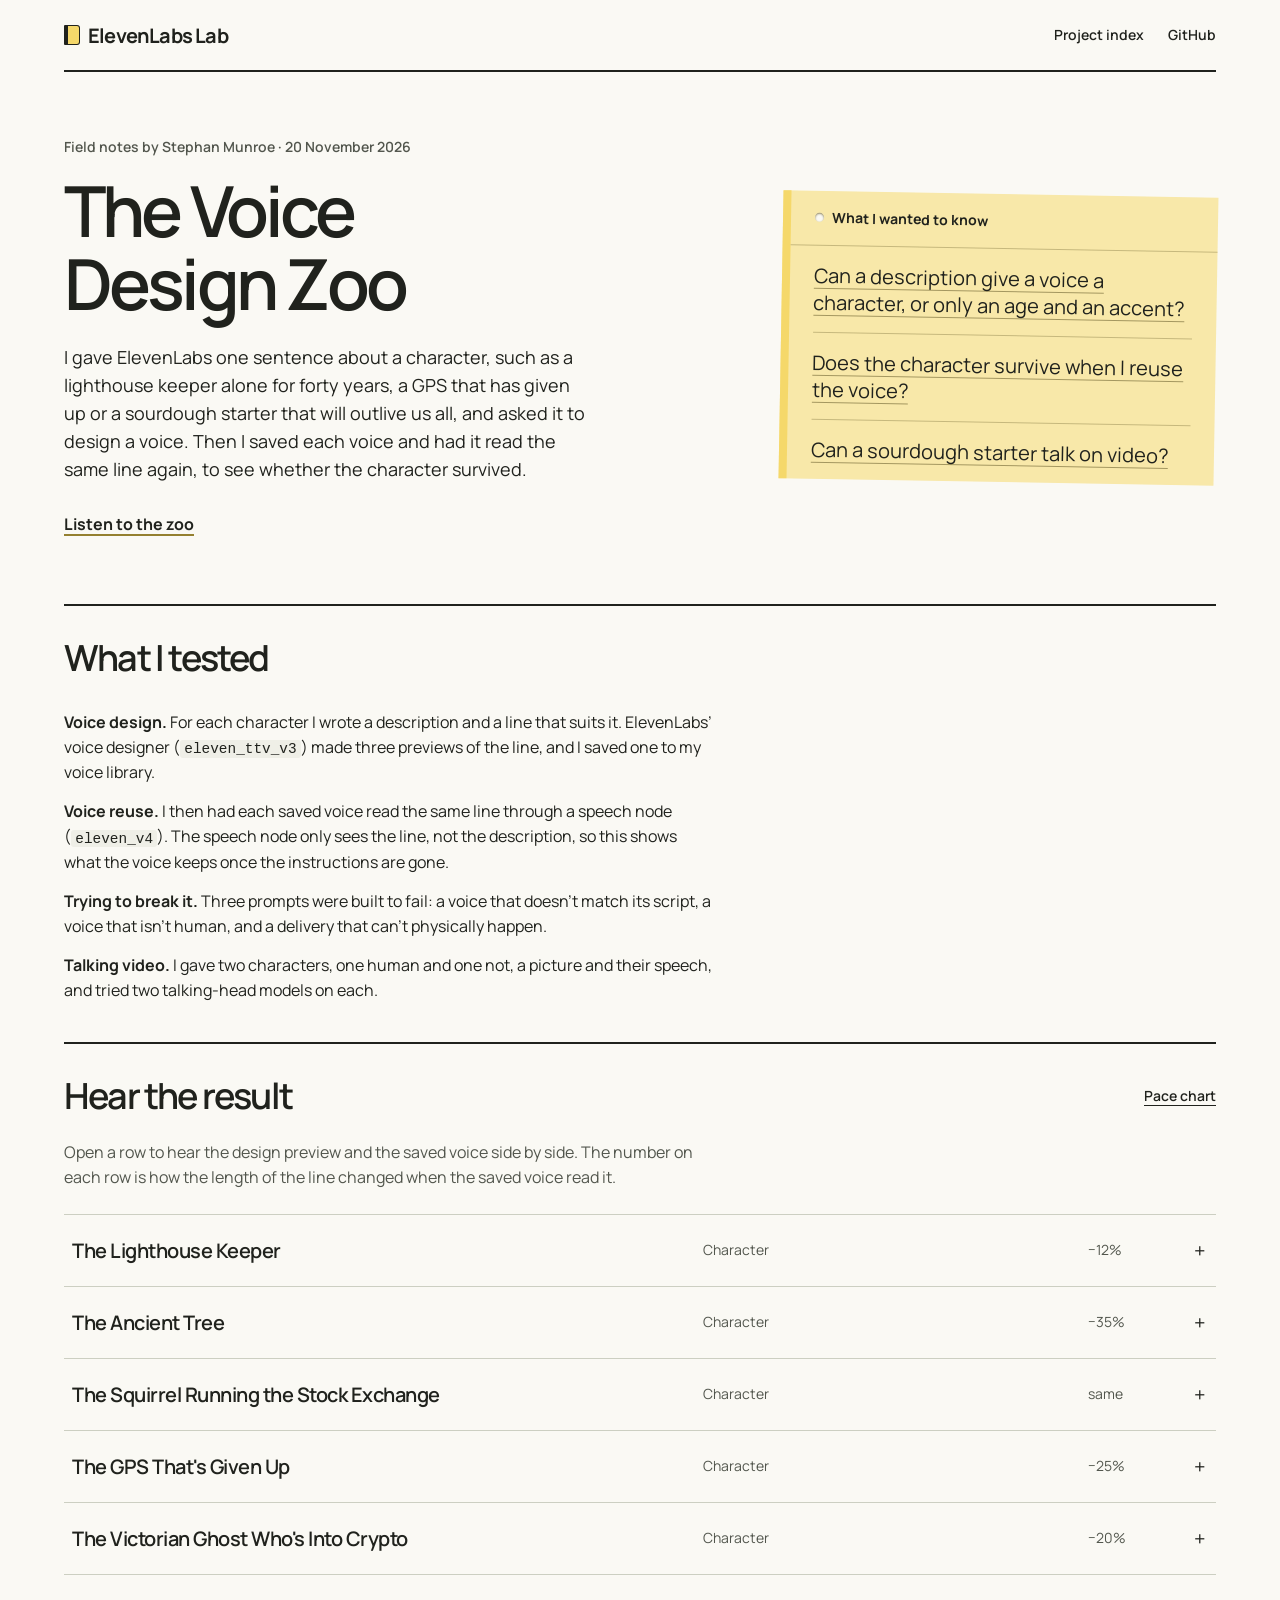
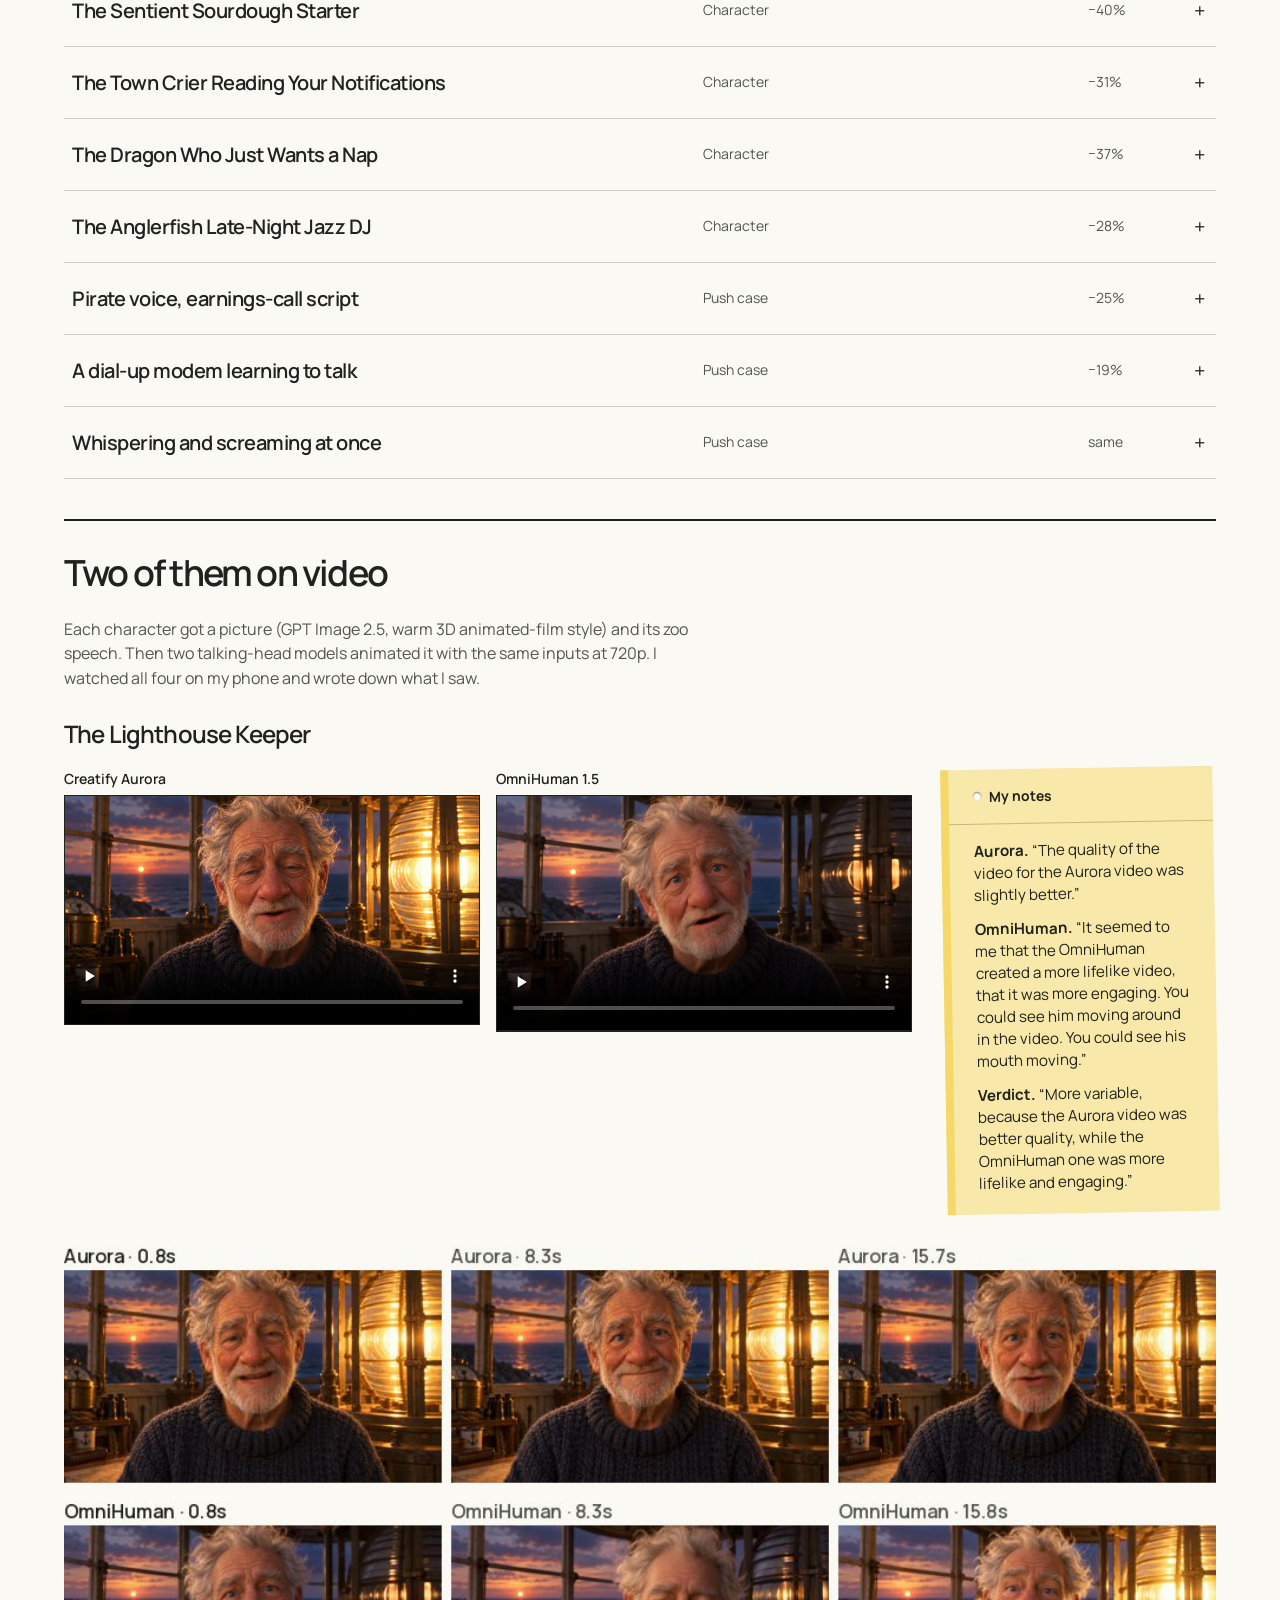
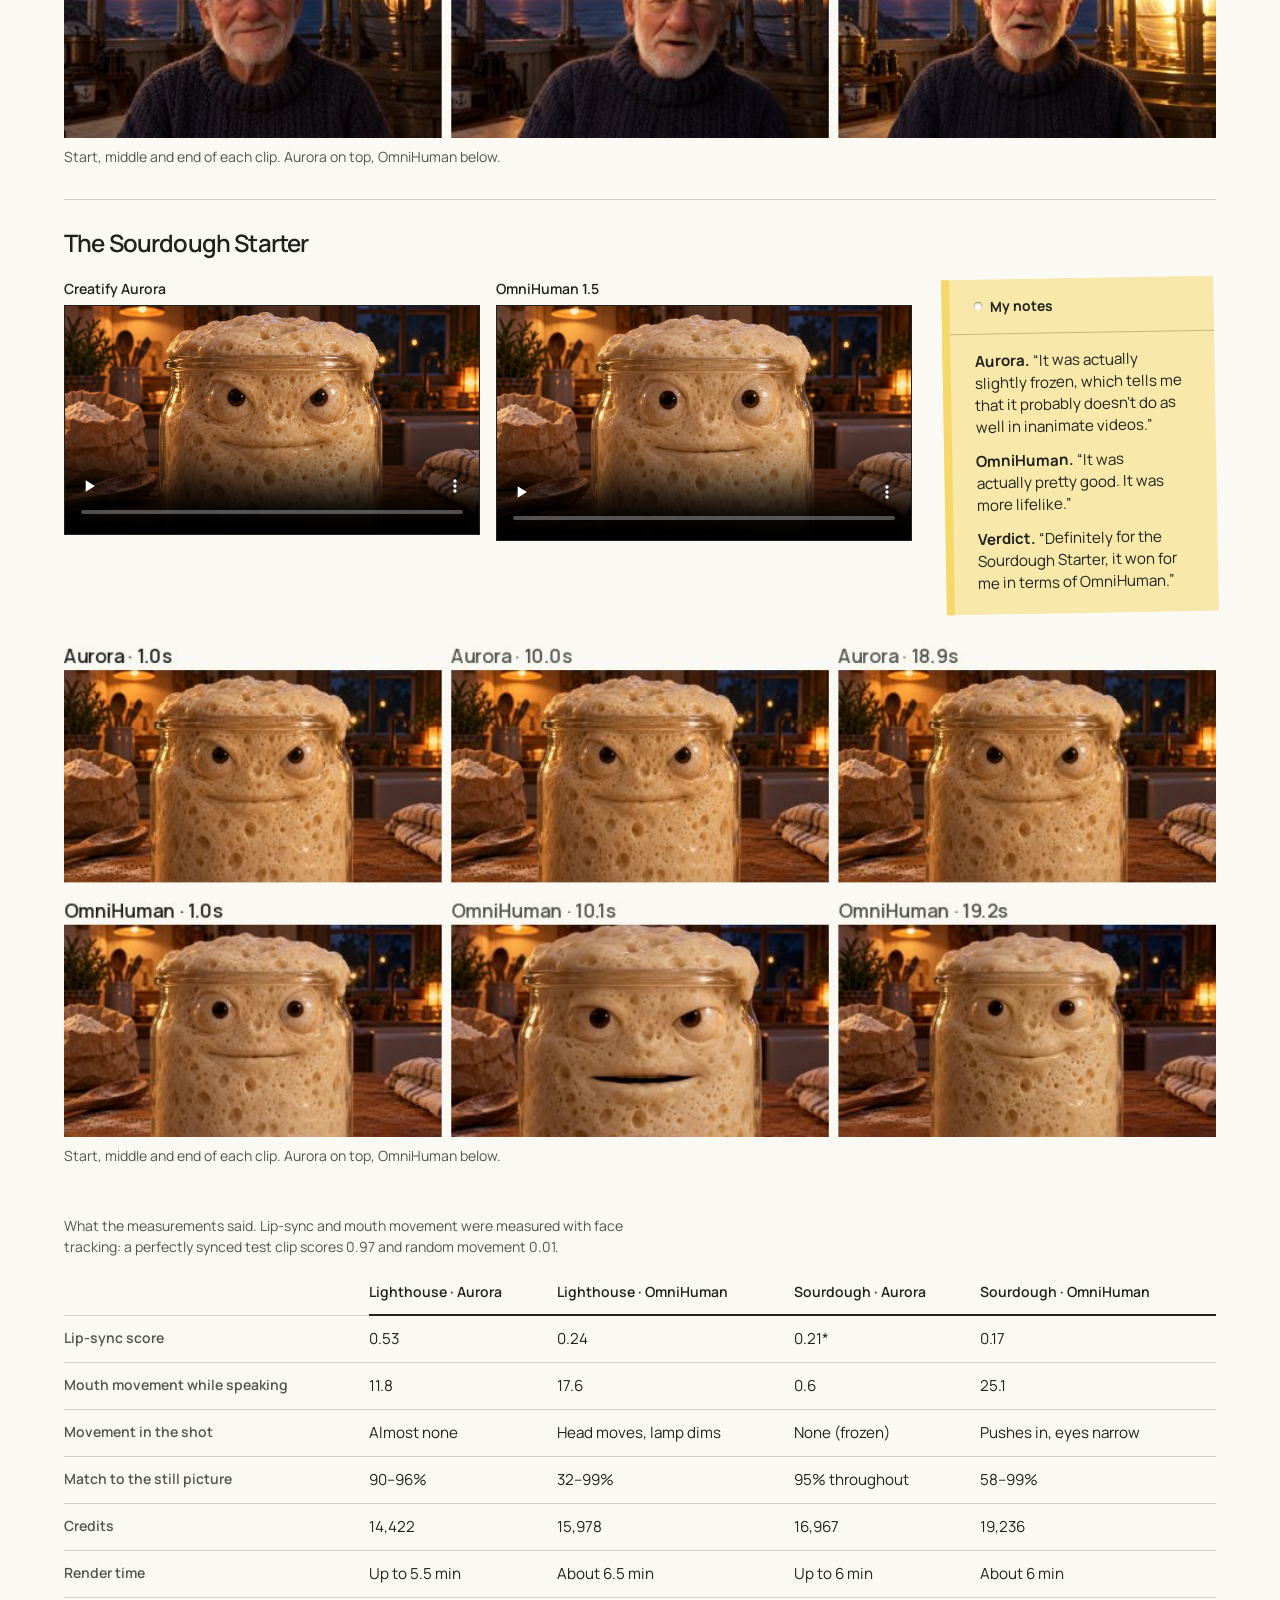
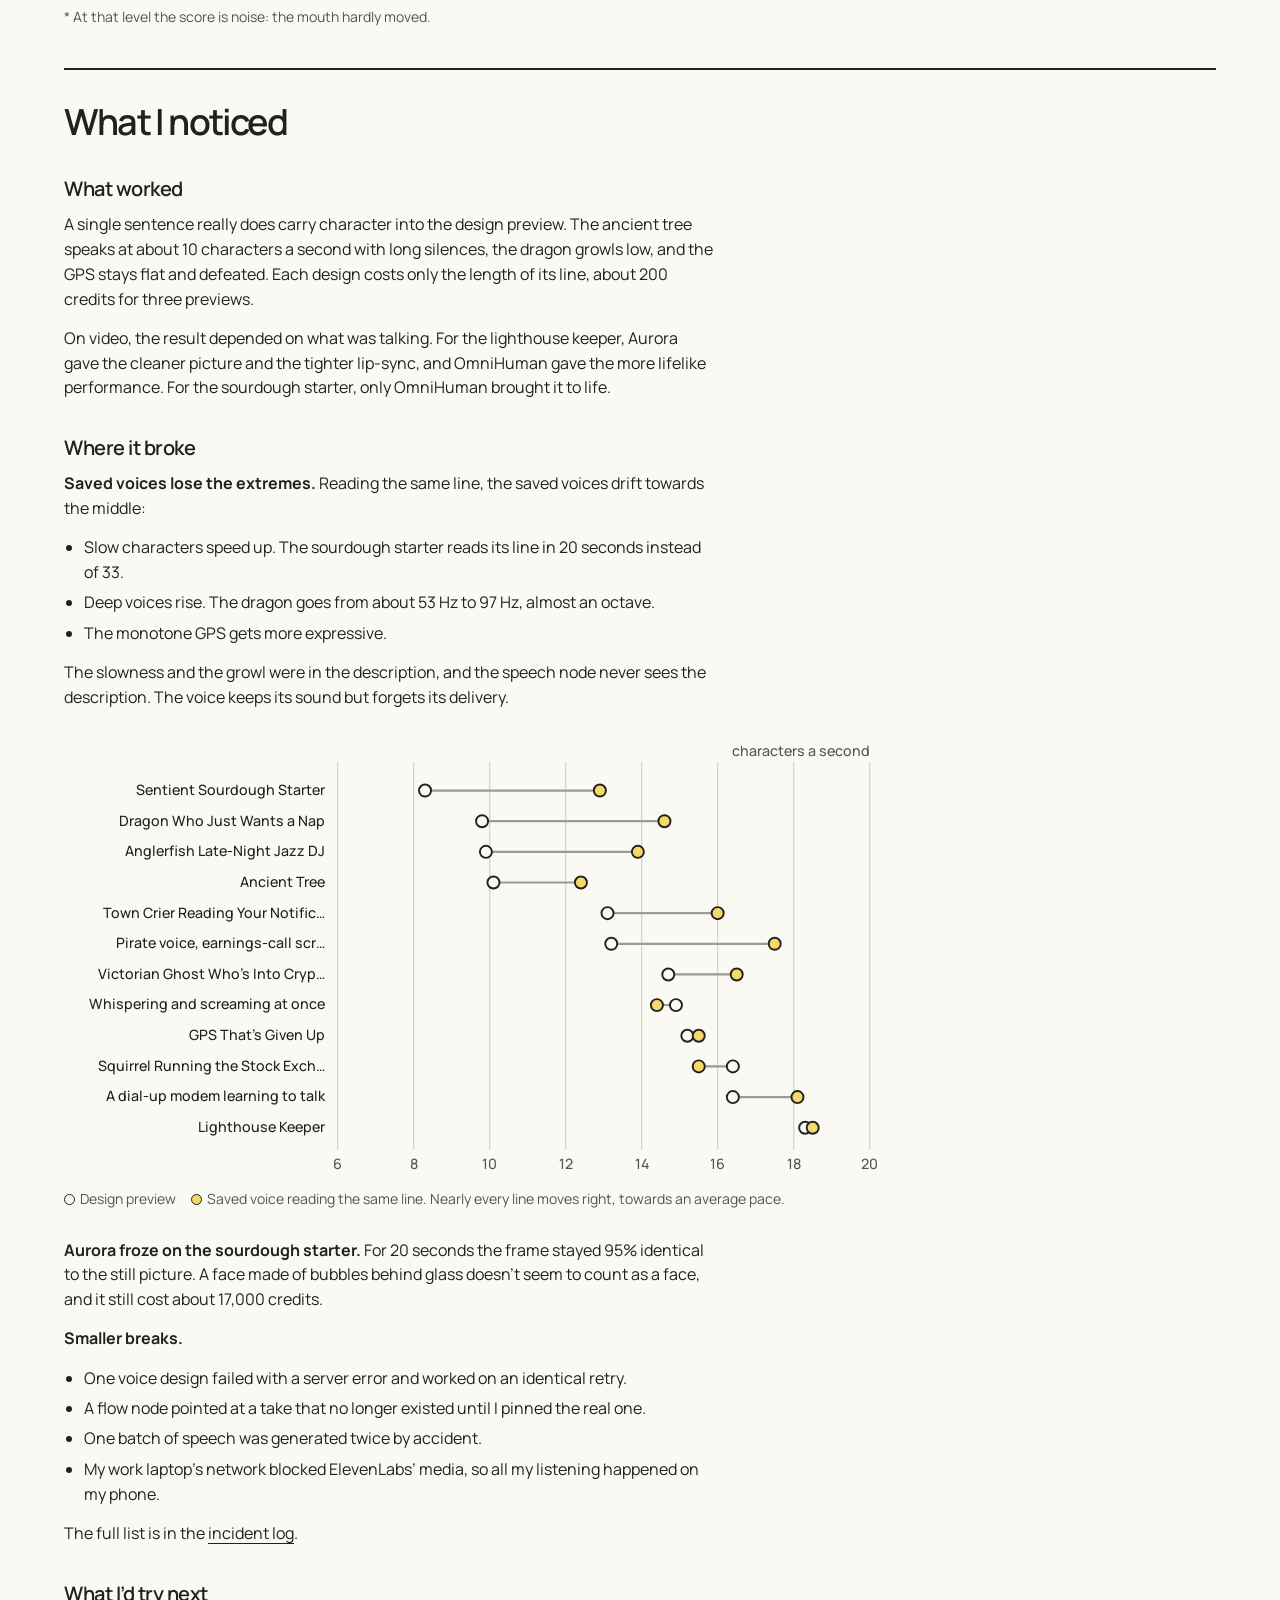
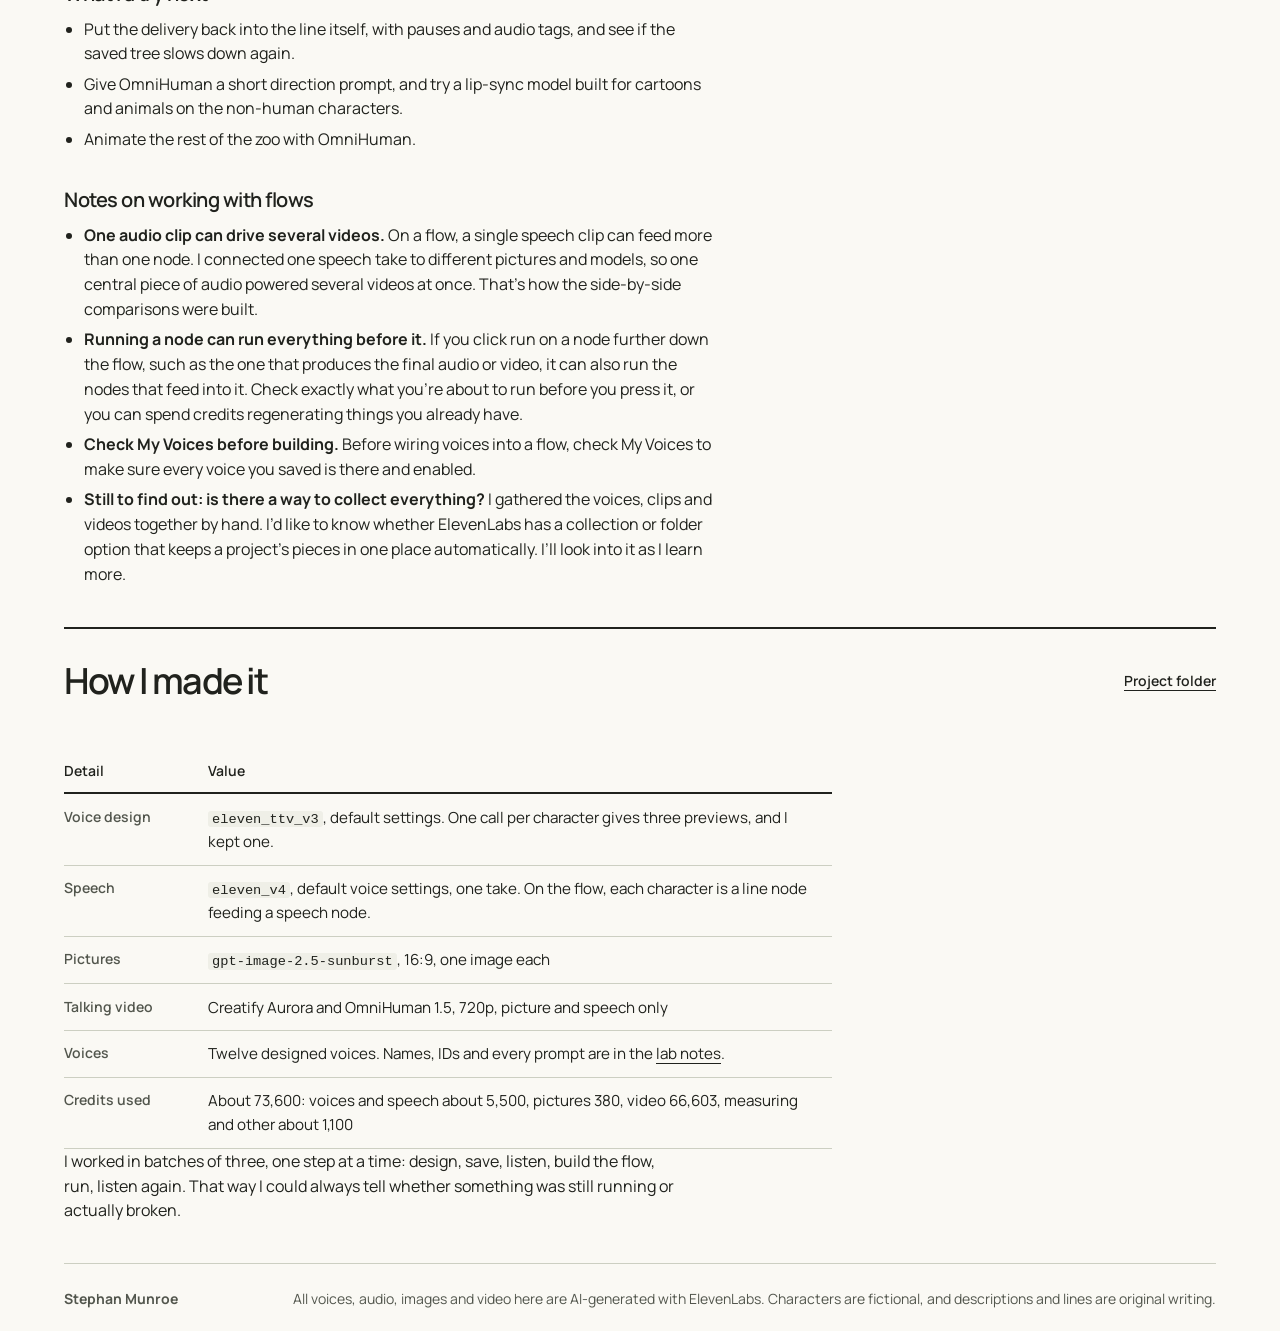
==== commit bf0abfe2: "Add flow notes to the Voice Design Zoo Steph's notes on working with ElevenLabs flows, added to the " ====
--- a/docs/voice-design-zoo/index.html
+++ b/docs/voice-design-zoo/index.html
@@ -372,6 +372,14 @@
           <li>Give OmniHuman a short direction prompt, and try a lip-sync model built for cartoons and animals on the non-human characters.</li>
           <li>Animate the rest of the zoo with OmniHuman.</li>
         </ul>
+
+        <h3 id="flow-notes">Notes on working with flows</h3>
+        <ul>
+          <li><b>One audio clip can drive several videos.</b> On a flow, a single speech clip can feed more than one node. I connected one speech take to different pictures and models, so one central piece of audio powered several videos at once. That’s how the side-by-side comparisons were built.</li>
+          <li><b>Running a node can run everything before it.</b> If you click run on a node further down the flow, such as the one that produces the final audio or video, it can also run the nodes that feed into it. Check exactly what you’re about to run before you press it, or you can spend credits regenerating things you already have.</li>
+          <li><b>Check My Voices before building.</b> Before wiring voices into a flow, check My Voices to make sure every voice you saved is there and enabled.</li>
+          <li><b>Still to find out: is there a way to collect everything?</b> I gathered the voices, clips and videos together by hand. I’d like to know whether ElevenLabs has a collection or folder option that keeps a project’s pieces in one place automatically. I’ll look into it as I learn more.</li>
+        </ul>
       </div>
     </section>
 
